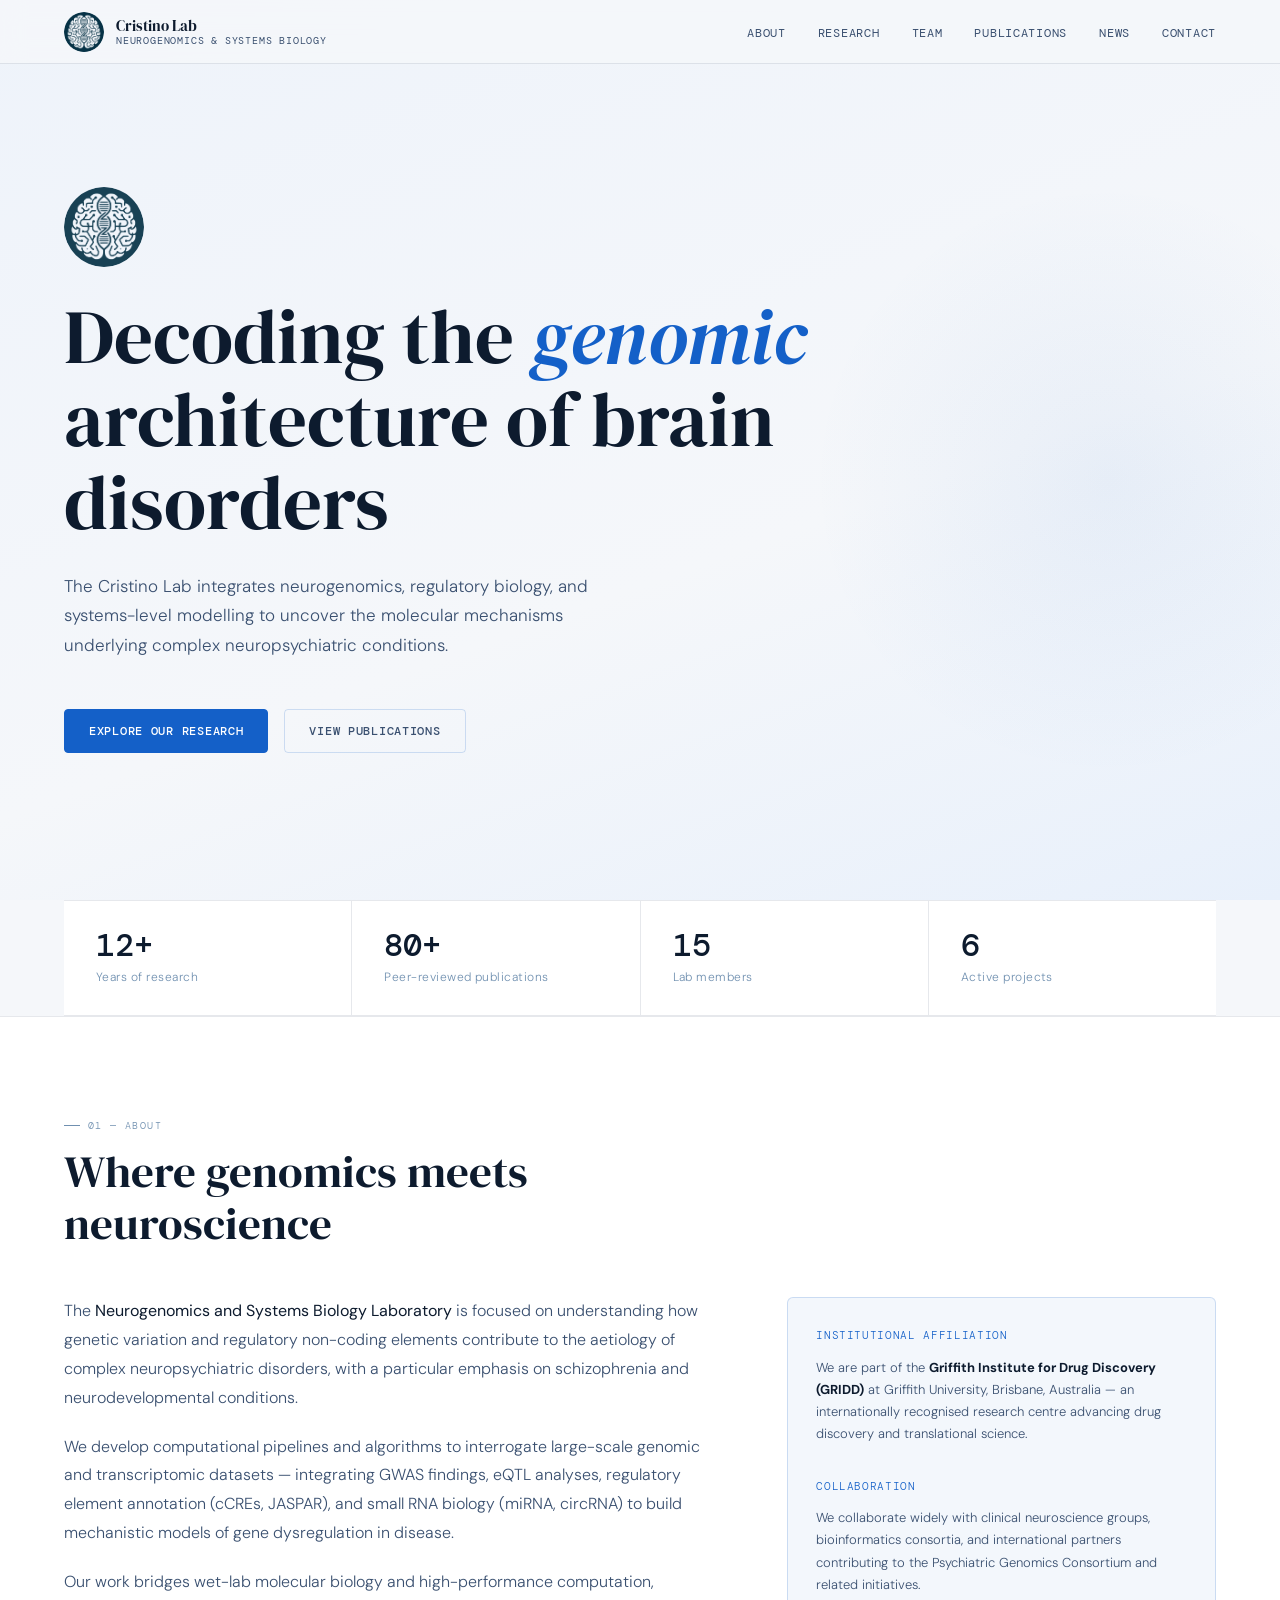
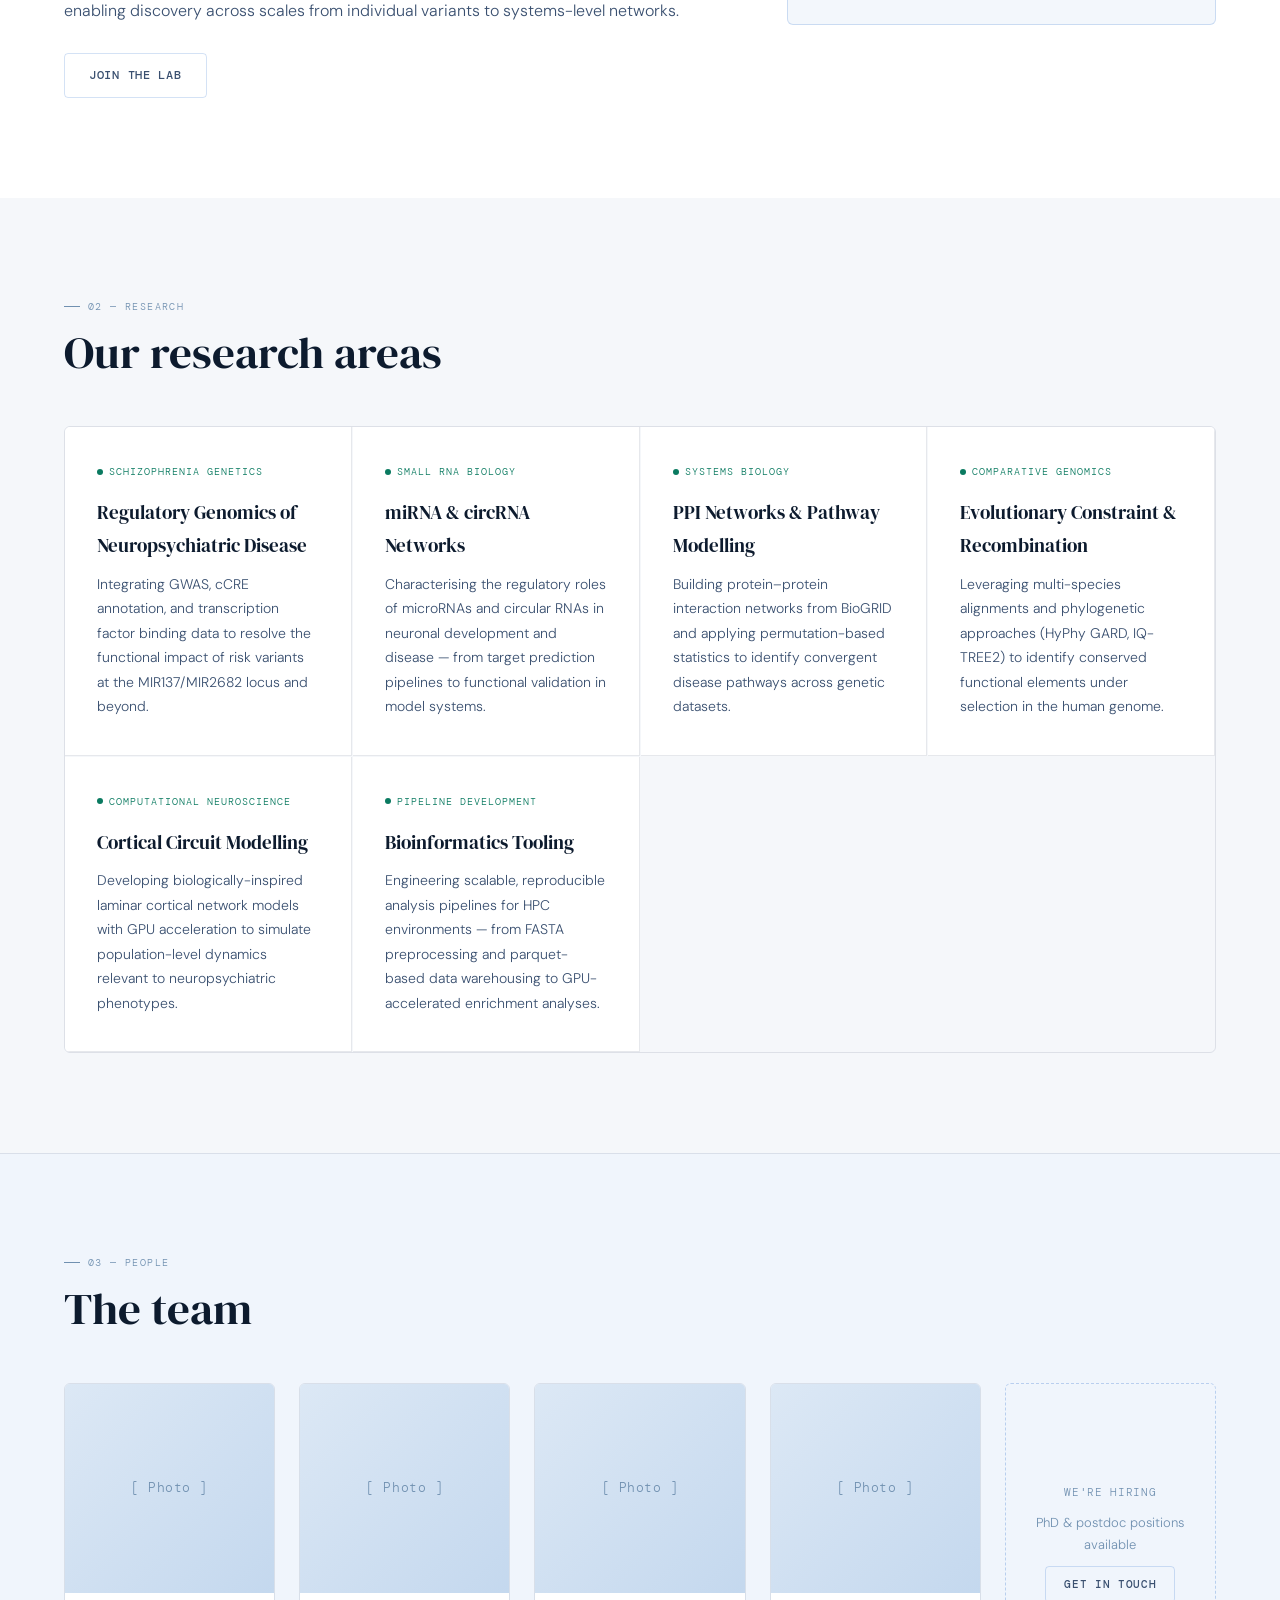
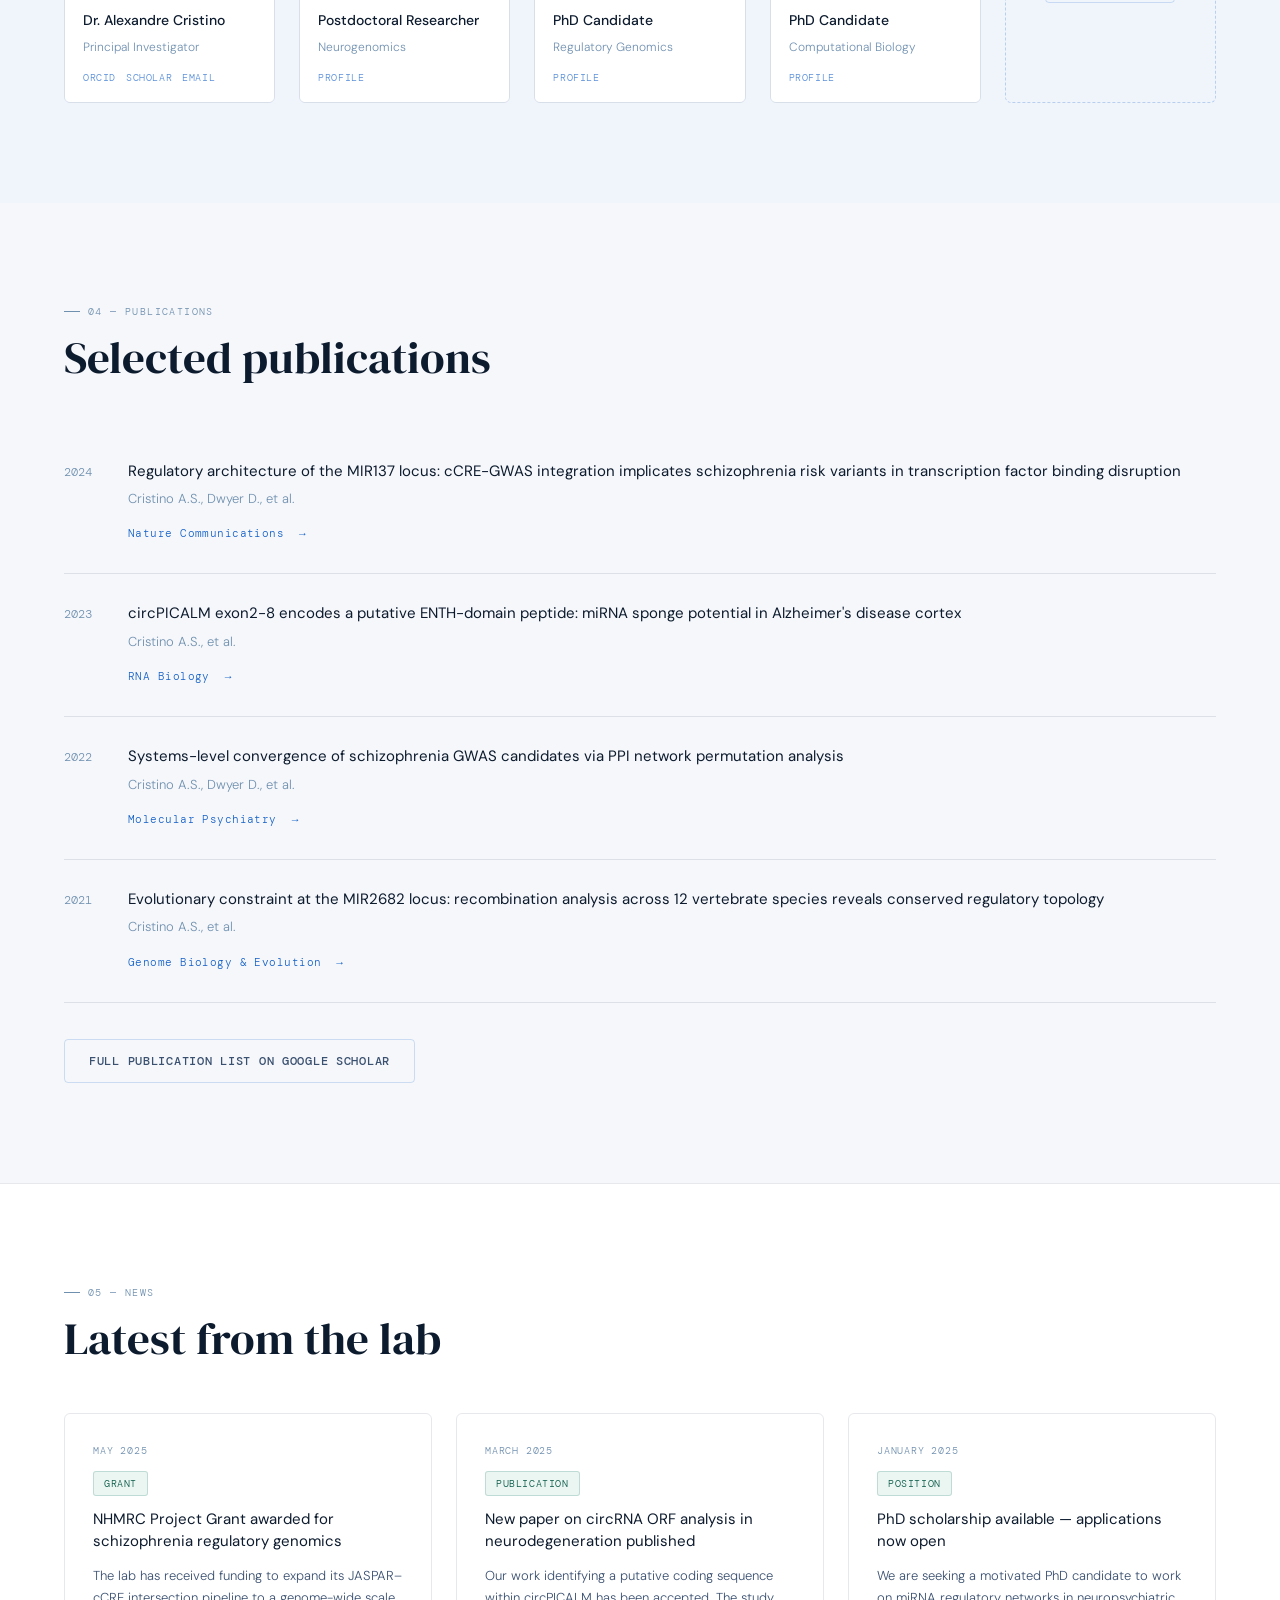
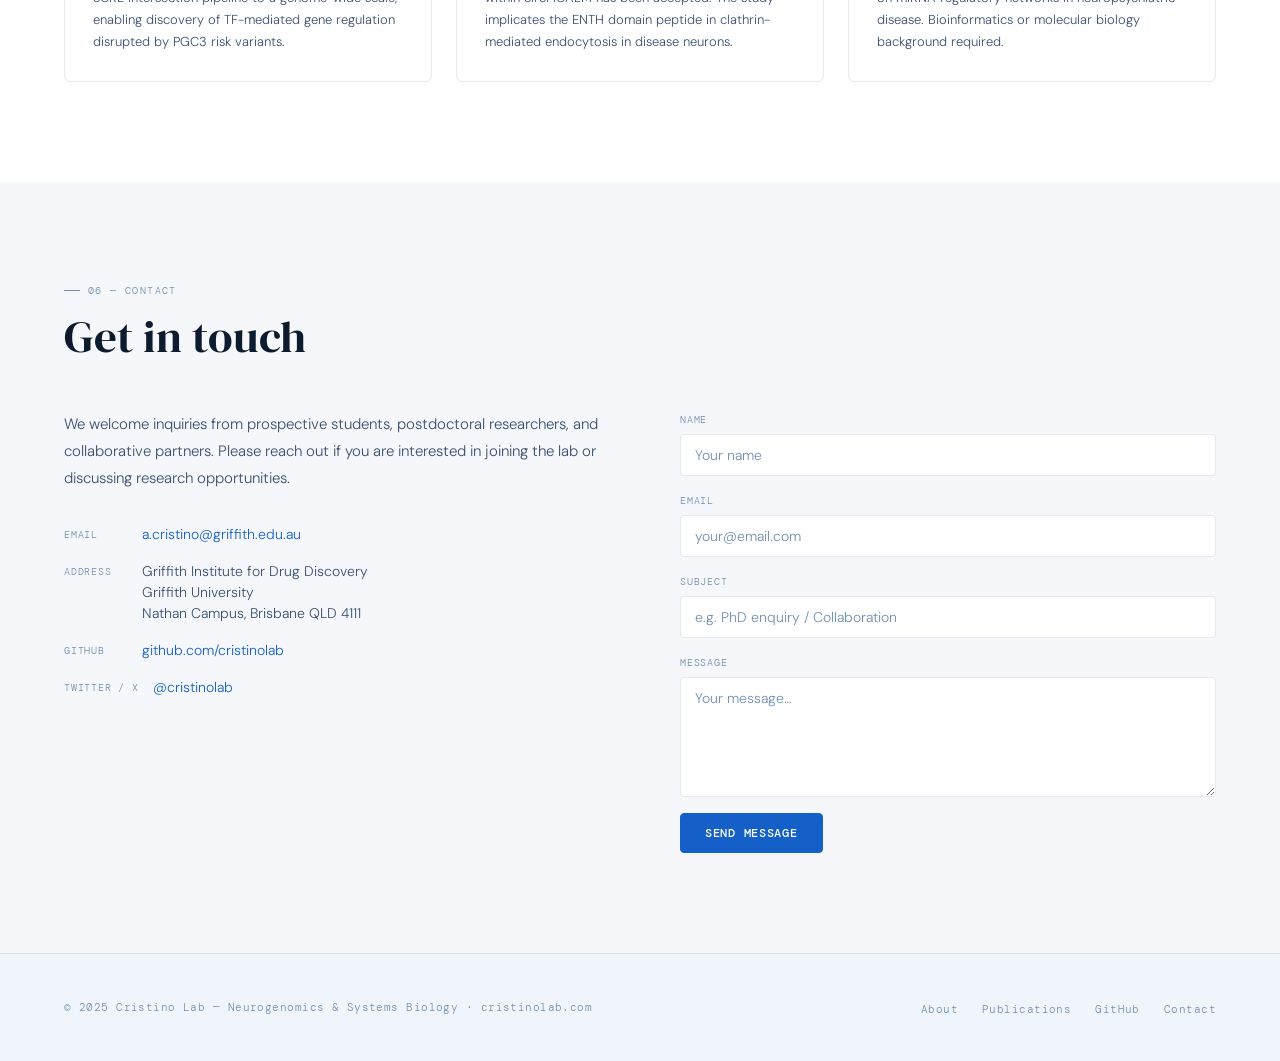
==== index.html @ b7985abc "Initial commit - Cristino Lab homepage" ====
<!DOCTYPE html>
<html lang="en">
<head>
<meta charset="UTF-8">
<meta name="viewport" content="width=device-width, initial-scale=1.0">
<title>Cristino Lab — Neurogenomics & Systems Biology</title>
<link rel="preconnect" href="https://fonts.googleapis.com">
<link rel="preconnect" href="https://fonts.gstatic.com" crossorigin>
<link href="https://fonts.googleapis.com/css2?family=DM+Serif+Display:ital@0;1&family=DM+Mono:wght@400;500&family=DM+Sans:ital,opsz,wght@0,9..40,300;0,9..40,400;0,9..40,500;1,9..40,300&display=swap" rel="stylesheet">
<style>
  :root {
    --navy: #f5f7fa;
    --navy-mid: #eaf0f8;
    --navy-light: #d6e4f5;
    --accent: #1460c8;
    --accent-dim: #0d4a9e;
    --teal: #0a7a60;
    --teal-dim: #085a46;
    --text: #0d1b2e;
    --text-secondary: #3a5070;
    --text-muted: #7090b0;
    --border: rgba(20, 96, 200, 0.18);
    --border-subtle: rgba(10, 30, 70, 0.1);
    --surface: rgba(20, 96, 200, 0.03);
    --surface-hover: rgba(20, 96, 200, 0.06);
    --mono: 'DM Mono', monospace;
    --sans: 'DM Sans', sans-serif;
    --serif: 'DM Serif Display', serif;
  }

  * { margin: 0; padding: 0; box-sizing: border-box; }

  html { scroll-behavior: smooth; }

  body {
    background: var(--navy);
    color: var(--text);
    font-family: var(--sans);
    font-size: 16px;
    line-height: 1.7;
    font-weight: 300;
    overflow-x: hidden;
  }

  /* ── GRID LINES BACKGROUND ── */
  body::before {
    content: '';
    position: fixed;
    inset: 0;
    background-image:
      linear-gradient(rgba(20,96,200,0.05) 1px, transparent 1px),
      linear-gradient(90deg, rgba(20,96,200,0.05) 1px, transparent 1px);
    background-size: 60px 60px;
    pointer-events: none;
    z-index: 0;
  }

  /* ── NAV ── */
  nav {
    position: fixed;
    top: 0; left: 0; right: 0;
    z-index: 100;
    display: flex;
    align-items: center;
    justify-content: space-between;
    padding: 0 5%;
    height: 64px;
    background: rgba(245,247,250,0.92);
    backdrop-filter: blur(12px);
    border-bottom: 1px solid var(--border-subtle);
  }

  .nav-logo {
    display: flex;
    align-items: center;
    gap: 12px;
    text-decoration: none;
  }


  .nav-wordmark {
    font-family: var(--serif);
    font-size: 15px;
    color: var(--text);
    line-height: 1.2;
  }

  .nav-wordmark span {
    display: block;
    font-family: var(--mono);
    font-size: 10px;
    color: var(--text-secondary);
    font-style: normal;
    font-weight: 400;
    letter-spacing: 0.08em;
    text-transform: uppercase;
  }

  .nav-links {
    display: flex;
    gap: 32px;
    list-style: none;
  }

  .nav-links a {
    font-family: var(--mono);
    font-size: 12px;
    font-weight: 400;
    letter-spacing: 0.06em;
    text-transform: uppercase;
    color: var(--text-secondary);
    text-decoration: none;
    transition: color 0.2s;
  }

  .nav-links a:hover { color: var(--accent); }

  /* ── HERO ── */
  #hero {
    position: relative;
    min-height: 100vh;
    background: linear-gradient(160deg, #eef3fa 0%, #f5f7fa 60%, #e8f0fb 100%);
    display: flex;
    flex-direction: column;
    justify-content: center;
    padding: 120px 5% 80px;
    z-index: 1;
    overflow: hidden;
  }

  .hero-tag {
    font-family: var(--mono);
    font-size: 11px;
    letter-spacing: 0.14em;
    text-transform: uppercase;
    color: var(--teal);
    margin-bottom: 24px;
    display: flex;
    align-items: center;
    gap: 10px;
  }

  .hero-tag::before {
    content: '';
    display: inline-block;
    width: 28px;
    height: 1px;
    background: var(--teal);
  }

  h1 {
    font-family: var(--serif);
    font-size: clamp(2.8rem, 6vw, 5.2rem);
    line-height: 1.08;
    font-weight: 400;
    max-width: 820px;
    color: var(--text);
    margin-bottom: 28px;
  }

  h1 em {
    font-style: italic;
    color: var(--accent);
  }

  .hero-sub {
    font-size: 17px;
    color: var(--text-secondary);
    max-width: 560px;
    font-weight: 300;
    line-height: 1.75;
    margin-bottom: 48px;
  }

  .hero-cta {
    display: flex;
    gap: 16px;
    flex-wrap: wrap;
  }

  .btn {
    display: inline-flex;
    align-items: center;
    gap: 8px;
    padding: 11px 24px;
    font-family: var(--mono);
    font-size: 12px;
    font-weight: 500;
    letter-spacing: 0.06em;
    text-transform: uppercase;
    text-decoration: none;
    border-radius: 4px;
    transition: all 0.2s;
    cursor: pointer;
  }

  .btn-primary {
    background: var(--accent);
    color: #fff;
    border: 1px solid var(--accent);
  }

  .btn-primary:hover { background: var(--accent-dim); border-color: var(--accent-dim); }

  .btn-ghost {
    background: transparent;
    color: var(--text-secondary);
    border: 1px solid var(--border);
  }

  .btn-ghost:hover { border-color: var(--accent); color: var(--accent); }

  /* Radial glow behind hero text */
  .hero-glow {
    position: absolute;
    top: 20%;
    right: -10%;
    width: 600px;
    height: 600px;
    background: radial-gradient(circle, rgba(20,96,200,0.06) 0%, transparent 70%);
    pointer-events: none;
  }

  /* ── STATS BAR ── */
  .stats-bar {
    background: #ffffff;
    position: relative;
    z-index: 1;
    display: flex;
    gap: 0;
    border-top: 1px solid var(--border-subtle);
    border-bottom: 1px solid var(--border-subtle);
    margin: 0 5%;
  }

  .stat-item {
    flex: 1;
    padding: 28px 32px;
    border-right: 1px solid var(--border-subtle);
  }

  .stat-item:last-child { border-right: none; }

  .stat-number {
    font-family: var(--mono);
    font-size: 2rem;
    font-weight: 500;
    color: var(--text);
    line-height: 1;
    margin-bottom: 6px;
  }

  .stat-label {
    font-size: 12px;
    font-weight: 300;
    color: var(--text-muted);
    letter-spacing: 0.04em;
  }

  /* ── SECTIONS ── */
  section {
    position: relative;
    z-index: 1;
    padding: 100px 5%;
  }

  .section-tag {
    font-family: var(--mono);
    font-size: 10px;
    letter-spacing: 0.14em;
    text-transform: uppercase;
    color: var(--text-muted);
    margin-bottom: 12px;
    display: flex;
    align-items: center;
    gap: 8px;
  }

  .section-tag::before {
    content: '';
    display: inline-block;
    width: 16px;
    height: 1px;
    background: var(--text-muted);
  }

  h2 {
    font-family: var(--serif);
    font-size: clamp(1.9rem, 3.5vw, 2.8rem);
    font-weight: 400;
    line-height: 1.15;
    margin-bottom: 48px;
    max-width: 600px;
  }

  h3 {
    font-family: var(--serif);
    font-size: 1.2rem;
    font-weight: 400;
    margin-bottom: 10px;
    color: var(--text);
  }

  /* ── ABOUT ── */
  #about {
    background: #ffffff;
    background: #ffffff;
    border-top: 1px solid var(--border-subtle);
  }

  .about-grid {
    display: grid;
    grid-template-columns: 3fr 2fr;
    gap: 80px;
    align-items: start;
  }

  .about-body p {
    color: var(--text-secondary);
    font-weight: 300;
    margin-bottom: 20px;
    font-size: 16px;
    line-height: 1.8;
  }

  .about-body p strong {
    color: var(--text);
    font-weight: 400;
  }

  .institute-card {
    border: 1px solid var(--border);
    border-radius: 6px;
    padding: 28px;
    background: rgba(20,96,200,0.05);
  }

  .institute-card p {
    font-size: 13px;
    color: var(--text-secondary);
    line-height: 1.7;
  }

  .institute-card .inst-name {
    font-family: var(--mono);
    font-size: 11px;
    color: var(--accent);
    letter-spacing: 0.06em;
    text-transform: uppercase;
    margin-bottom: 12px;
  }

  /* ── RESEARCH ── */
  .research-grid {
    display: grid;
    grid-template-columns: repeat(auto-fit, minmax(280px, 1fr));
    gap: 1px;
    border: 1px solid var(--border-subtle);
    border-radius: 6px;
    overflow: hidden;
  }

  .research-card {
    padding: 36px 32px;
    background: #ffffff;
    border-right: 1px solid var(--border-subtle);
    border-bottom: 1px solid var(--border-subtle);
    transition: background 0.25s;
  }

  .research-card:hover { background: var(--surface-hover); }

  .research-icon {
    font-family: var(--mono);
    font-size: 10px;
    letter-spacing: 0.1em;
    text-transform: uppercase;
    color: var(--teal);
    margin-bottom: 16px;
    display: flex;
    align-items: center;
    gap: 6px;
  }

  .research-icon::before {
    content: '';
    display: inline-block;
    width: 6px;
    height: 6px;
    background: var(--teal);
    border-radius: 50%;
  }

  .research-card p {
    font-size: 14px;
    color: var(--text-secondary);
    font-weight: 300;
    line-height: 1.75;
  }

  /* ── TEAM ── */
  #team { background: #f0f5fc; border-top: 1px solid var(--border-subtle); }

  .team-grid {
    display: grid;
    grid-template-columns: repeat(auto-fill, minmax(200px, 1fr));
    gap: 24px;
  }

  .team-card {
    border: 1px solid var(--border-subtle);
    border-radius: 6px;
    overflow: hidden;
    transition: border-color 0.25s;
  }

  .team-card:hover { border-color: var(--accent); }

  .team-photo {
    width: 100%;
    aspect-ratio: 1;
    background: linear-gradient(135deg, #dce8f5 0%, #c4d8ee 100%);
    display: flex;
    align-items: center;
    justify-content: center;
    font-family: var(--mono);
    font-size: 13px;
    color: var(--text-muted);
    letter-spacing: 0.04em;
    /* Replace background with <img> once photos are available */
  }

  .team-info {
    padding: 16px 18px;
    background: #ffffff;
  }

  .team-info h3 {
    font-family: var(--sans);
    font-size: 14px;
    font-weight: 500;
    margin-bottom: 4px;
    color: var(--text);
  }

  .team-info .role {
    font-size: 12px;
    color: var(--text-muted);
    font-weight: 300;
  }

  .team-info .team-links {
    display: flex;
    gap: 10px;
    margin-top: 12px;
  }

  .team-info .team-links a {
    font-family: var(--mono);
    font-size: 10px;
    letter-spacing: 0.06em;
    text-transform: uppercase;
    color: var(--accent);
    text-decoration: none;
    opacity: 0.7;
    transition: opacity 0.2s;
  }

  .team-info .team-links a:hover { opacity: 1; }

  /* ── PUBLICATIONS ── */
  .pub-list { display: flex; flex-direction: column; gap: 0; }

  .pub-item {
    padding: 28px 0;
    border-bottom: 1px solid var(--border-subtle);
    display: grid;
    grid-template-columns: auto 1fr;
    gap: 24px;
    align-items: start;
  }

  .pub-year {
    font-family: var(--mono);
    font-size: 12px;
    color: var(--text-muted);
    padding-top: 2px;
    min-width: 40px;
  }

  .pub-content h3 {
    font-family: var(--sans);
    font-size: 15px;
    font-weight: 400;
    color: var(--text);
    margin-bottom: 6px;
    line-height: 1.5;
  }

  .pub-content .authors {
    font-size: 13px;
    color: var(--text-muted);
    margin-bottom: 8px;
    font-weight: 300;
  }

  .pub-content .journal {
    font-family: var(--mono);
    font-size: 11px;
    color: var(--accent);
    letter-spacing: 0.04em;
    text-decoration: none;
    display: inline-flex;
    align-items: center;
    gap: 4px;
  }

  .pub-content .journal:hover { color: var(--teal); }

  /* ── NEWS ── */
  #news { background: #ffffff; border-top: 1px solid var(--border-subtle); }

  .news-grid {
    display: grid;
    grid-template-columns: repeat(auto-fill, minmax(300px, 1fr));
    gap: 24px;
  }

  .news-card {
    border: 1px solid var(--border-subtle);
    border-radius: 6px;
    padding: 28px;
    background: transparent;
    transition: border-color 0.25s, background 0.25s;
    display: flex;
    flex-direction: column;
    gap: 12px;
  }

  .news-card:hover { border-color: var(--border); background: var(--surface-hover); }

  .news-date {
    font-family: var(--mono);
    font-size: 10px;
    color: var(--text-muted);
    letter-spacing: 0.08em;
    text-transform: uppercase;
  }

  .news-card h3 {
    font-family: var(--sans);
    font-size: 15px;
    font-weight: 400;
    line-height: 1.5;
    color: var(--text);
    margin-bottom: 0;
  }

  .news-card p {
    font-size: 13px;
    color: var(--text-secondary);
    font-weight: 300;
    line-height: 1.7;
    flex-grow: 1;
  }

  .news-tag {
    display: inline-block;
    font-family: var(--mono);
    font-size: 10px;
    letter-spacing: 0.06em;
    text-transform: uppercase;
    padding: 3px 10px;
    border-radius: 3px;
    background: rgba(10,122,96,0.08);
    color: var(--teal-dim);
    border: 1px solid rgba(10,122,96,0.2);
    width: fit-content;
  }

  /* ── CONTACT ── */
  .contact-grid {
    display: grid;
    grid-template-columns: 1fr 1fr;
    gap: 80px;
    align-items: start;
  }

  .contact-info p {
    color: var(--text-secondary);
    font-weight: 300;
    font-size: 15px;
    line-height: 1.8;
    margin-bottom: 32px;
  }

  .contact-details {
    display: flex;
    flex-direction: column;
    gap: 16px;
  }

  .contact-item {
    display: flex;
    align-items: flex-start;
    gap: 14px;
    font-size: 14px;
  }

  .contact-item-label {
    font-family: var(--mono);
    font-size: 10px;
    letter-spacing: 0.08em;
    text-transform: uppercase;
    color: var(--text-muted);
    min-width: 64px;
    padding-top: 2px;
  }

  .contact-item-value {
    color: var(--text-secondary);
    font-weight: 300;
    line-height: 1.5;
  }

  .contact-item-value a {
    color: var(--accent);
    text-decoration: none;
  }

  .contact-item-value a:hover { text-decoration: underline; }

  .contact-form { display: flex; flex-direction: column; gap: 16px; }

  .form-group { display: flex; flex-direction: column; gap: 6px; }

  .form-label {
    font-family: var(--mono);
    font-size: 10px;
    letter-spacing: 0.08em;
    text-transform: uppercase;
    color: var(--text-muted);
  }

  .form-input, .form-textarea {
    background: #ffffff;
    border: 1px solid var(--border-subtle);
    border-radius: 4px;
    padding: 11px 14px;
    font-family: var(--sans);
    font-size: 14px;
    font-weight: 300;
    color: var(--text);
    outline: none;
    transition: border-color 0.2s;
    resize: vertical;
  }

  .form-input::placeholder, .form-textarea::placeholder { color: var(--text-muted); }
  .form-input:focus, .form-textarea:focus { border-color: var(--accent); }

  .form-textarea { min-height: 120px; }

  /* ── FOOTER ── */
  footer {
    background: #f0f5fc;
    position: relative;
    z-index: 1;
    border-top: 1px solid var(--border-subtle);
    padding: 40px 5%;
    display: flex;
    align-items: center;
    justify-content: space-between;
    flex-wrap: wrap;
    gap: 16px;
  }

  .footer-copy {
    font-family: var(--mono);
    font-size: 11px;
    color: var(--text-muted);
    letter-spacing: 0.04em;
  }

  .footer-links {
    display: flex;
    gap: 24px;
    list-style: none;
  }

  .footer-links a {
    font-family: var(--mono);
    font-size: 11px;
    color: var(--text-muted);
    text-decoration: none;
    letter-spacing: 0.04em;
    transition: color 0.2s;
  }

  .footer-links a:hover { color: var(--accent); }

  /* ── RESPONSIVE ── */
  @media (max-width: 900px) {
    .about-grid, .contact-grid { grid-template-columns: 1fr; gap: 40px; }
    .stats-bar {
    background: #ffffff; flex-wrap: wrap; margin: 0; }
    .stat-item { border-right: none; border-bottom: 1px solid var(--border-subtle); min-width: 50%; }
    .nav-links { display: none; }
  }

  @media (max-width: 600px) {
    h1 { font-size: 2.2rem; }
    section { padding: 70px 6%; }
  }
</style>
</head>
<body>

<!-- NAV -->
<nav>
  <a href="#hero" class="nav-logo">
    <img src="assets/img/neurogenomics_sysbio_logo2.png" height="40" width="40" alt="Cristino Lab logo" style="border-radius: 50%;">
    <div class="nav-wordmark">
      Cristino Lab
      <span>Neurogenomics &amp; Systems Biology</span>
    </div>
  </a>
  <ul class="nav-links">
    <li><a href="#about">About</a></li>
    <li><a href="#research">Research</a></li>
    <li><a href="#team">Team</a></li>
    <li><a href="#publications">Publications</a></li>
    <li><a href="#news">News</a></li>
    <li><a href="#contact">Contact</a></li>
  </ul>
</nav>

<!-- HERO -->
<section id="hero">
  <div class="hero-glow"></div>
  <img src="assets/img/neurogenomics_sysbio_logo2.png" alt="Cristino Lab" style="width: 80px; height: 80px; border-radius: 50%; margin-bottom: 28px; opacity: 0.92;">
  <h1>Decoding the <em>genomic</em> architecture of brain disorders</h1>
  <p class="hero-sub">
    The Cristino Lab integrates neurogenomics, regulatory biology, and systems-level modelling to uncover the molecular mechanisms underlying complex neuropsychiatric conditions.
  </p>
  <div class="hero-cta">
    <a href="#research" class="btn btn-primary">Explore Our Research</a>
    <a href="#publications" class="btn btn-ghost">View Publications</a>
  </div>
</section>

<!-- STATS BAR -->
<div class="stats-bar">
  <div class="stat-item">
    <div class="stat-number">12+</div>
    <div class="stat-label">Years of research</div>
  </div>
  <div class="stat-item">
    <div class="stat-number">80+</div>
    <div class="stat-label">Peer-reviewed publications</div>
  </div>
  <div class="stat-item">
    <div class="stat-number">15</div>
    <div class="stat-label">Lab members</div>
  </div>
  <div class="stat-item">
    <div class="stat-number">6</div>
    <div class="stat-label">Active projects</div>
  </div>
</div>

<!-- ABOUT -->
<section id="about">
  <div class="section-tag">01 — About</div>
  <h2>Where genomics meets neuroscience</h2>
  <div class="about-grid">
    <div class="about-body">
      <p>
        The <strong>Neurogenomics and Systems Biology Laboratory</strong> is focused on understanding how genetic variation and regulatory non-coding elements contribute to the aetiology of complex neuropsychiatric disorders, with a particular emphasis on schizophrenia and neurodevelopmental conditions.
      </p>
      <p>
        We develop computational pipelines and algorithms to interrogate large-scale genomic and transcriptomic datasets — integrating GWAS findings, eQTL analyses, regulatory element annotation (cCREs, JASPAR), and small RNA biology (miRNA, circRNA) to build mechanistic models of gene dysregulation in disease.
      </p>
      <p>
        Our work bridges wet-lab molecular biology and high-performance computation, enabling discovery across scales from individual variants to systems-level networks.
      </p>
      <a href="#contact" class="btn btn-ghost" style="margin-top: 8px; width: fit-content;">Join the Lab</a>
    </div>
    <div>
      <div class="institute-card">
        <div class="inst-name">Institutional Affiliation</div>
        <p>
          We are part of the <strong style="color: var(--text);">Griffith Institute for Drug Discovery (GRIDD)</strong> at Griffith University, Brisbane, Australia — an internationally recognised research centre advancing drug discovery and translational science.
        </p>
        <br>
        <div class="inst-name" style="margin-top: 4px;">Collaboration</div>
        <p>
          We collaborate widely with clinical neuroscience groups, bioinformatics consortia, and international partners contributing to the Psychiatric Genomics Consortium and related initiatives.
        </p>
      </div>
    </div>
  </div>
</section>

<!-- RESEARCH -->
<section id="research">
  <div class="section-tag">02 — Research</div>
  <h2>Our research areas</h2>
  <div class="research-grid">
    <div class="research-card">
      <div class="research-icon">Schizophrenia Genetics</div>
      <h3>Regulatory Genomics of Neuropsychiatric Disease</h3>
      <p>Integrating GWAS, cCRE annotation, and transcription factor binding data to resolve the functional impact of risk variants at the MIR137/MIR2682 locus and beyond.</p>
    </div>
    <div class="research-card">
      <div class="research-icon">Small RNA Biology</div>
      <h3>miRNA &amp; circRNA Networks</h3>
      <p>Characterising the regulatory roles of microRNAs and circular RNAs in neuronal development and disease — from target prediction pipelines to functional validation in model systems.</p>
    </div>
    <div class="research-card">
      <div class="research-icon">Systems Biology</div>
      <h3>PPI Networks &amp; Pathway Modelling</h3>
      <p>Building protein–protein interaction networks from BioGRID and applying permutation-based statistics to identify convergent disease pathways across genetic datasets.</p>
    </div>
    <div class="research-card">
      <div class="research-icon">Comparative Genomics</div>
      <h3>Evolutionary Constraint &amp; Recombination</h3>
      <p>Leveraging multi-species alignments and phylogenetic approaches (HyPhy GARD, IQ-TREE2) to identify conserved functional elements under selection in the human genome.</p>
    </div>
    <div class="research-card">
      <div class="research-icon">Computational Neuroscience</div>
      <h3>Cortical Circuit Modelling</h3>
      <p>Developing biologically-inspired laminar cortical network models with GPU acceleration to simulate population-level dynamics relevant to neuropsychiatric phenotypes.</p>
    </div>
    <div class="research-card">
      <div class="research-icon">Pipeline Development</div>
      <h3>Bioinformatics Tooling</h3>
      <p>Engineering scalable, reproducible analysis pipelines for HPC environments — from FASTA preprocessing and parquet-based data warehousing to GPU-accelerated enrichment analyses.</p>
    </div>
  </div>
</section>

<!-- TEAM -->
<section id="team">
  <div class="section-tag">03 — People</div>
  <h2>The team</h2>
  <div class="team-grid">

    <div class="team-card">
      <div class="team-photo">[ Photo ]</div>
      <div class="team-info">
        <h3>Dr. Alexandre Cristino</h3>
        <div class="role">Principal Investigator</div>
        <div class="team-links">
          <a href="#">ORCID</a>
          <a href="#">Scholar</a>
          <a href="#">Email</a>
        </div>
      </div>
    </div>

    <div class="team-card">
      <div class="team-photo">[ Photo ]</div>
      <div class="team-info">
        <h3>Postdoctoral Researcher</h3>
        <div class="role">Neurogenomics</div>
        <div class="team-links">
          <a href="#">Profile</a>
        </div>
      </div>
    </div>

    <div class="team-card">
      <div class="team-photo">[ Photo ]</div>
      <div class="team-info">
        <h3>PhD Candidate</h3>
        <div class="role">Regulatory Genomics</div>
        <div class="team-links">
          <a href="#">Profile</a>
        </div>
      </div>
    </div>

    <div class="team-card">
      <div class="team-photo">[ Photo ]</div>
      <div class="team-info">
        <h3>PhD Candidate</h3>
        <div class="role">Computational Biology</div>
        <div class="team-links">
          <a href="#">Profile</a>
        </div>
      </div>
    </div>

    <!-- Add/remove team cards as needed -->
    <div class="team-card" style="border-style: dashed; border-color: rgba(20,96,200,0.25); display: flex; flex-direction: column; align-items: center; justify-content: center; min-height: 240px; gap: 10px; text-align: center; padding: 24px;">
      <div style="font-family: var(--mono); font-size: 11px; color: var(--text-muted); letter-spacing: 0.06em; text-transform: uppercase;">We're hiring</div>
      <p style="font-size: 13px; color: var(--text-muted); font-weight: 300;">PhD &amp; postdoc positions available</p>
      <a href="#contact" class="btn btn-ghost" style="font-size: 11px; padding: 8px 18px;">Get in touch</a>
    </div>

  </div>
</section>

<!-- PUBLICATIONS -->
<section id="publications">
  <div class="section-tag">04 — Publications</div>
  <h2>Selected publications</h2>
  <div class="pub-list">

    <div class="pub-item">
      <div class="pub-year">2024</div>
      <div class="pub-content">
        <h3>Regulatory architecture of the MIR137 locus: cCRE-GWAS integration implicates schizophrenia risk variants in transcription factor binding disruption</h3>
        <div class="authors">Cristino A.S., Dwyer D., et al.</div>
        <a href="#" class="journal">Nature Communications &nbsp;→</a>
      </div>
    </div>

    <div class="pub-item">
      <div class="pub-year">2023</div>
      <div class="pub-content">
        <h3>circPICALM exon2-8 encodes a putative ENTH-domain peptide: miRNA sponge potential in Alzheimer's disease cortex</h3>
        <div class="authors">Cristino A.S., et al.</div>
        <a href="#" class="journal">RNA Biology &nbsp;→</a>
      </div>
    </div>

    <div class="pub-item">
      <div class="pub-year">2022</div>
      <div class="pub-content">
        <h3>Systems-level convergence of schizophrenia GWAS candidates via PPI network permutation analysis</h3>
        <div class="authors">Cristino A.S., Dwyer D., et al.</div>
        <a href="#" class="journal">Molecular Psychiatry &nbsp;→</a>
      </div>
    </div>

    <div class="pub-item">
      <div class="pub-year">2021</div>
      <div class="pub-content">
        <h3>Evolutionary constraint at the MIR2682 locus: recombination analysis across 12 vertebrate species reveals conserved regulatory topology</h3>
        <div class="authors">Cristino A.S., et al.</div>
        <a href="#" class="journal">Genome Biology &amp; Evolution &nbsp;→</a>
      </div>
    </div>

  </div>
  <div style="margin-top: 36px;">
    <a href="https://scholar.google.com" target="_blank" class="btn btn-ghost">Full publication list on Google Scholar</a>
  </div>
</section>

<!-- NEWS -->
<section id="news">
  <div class="section-tag">05 — News</div>
  <h2>Latest from the lab</h2>
  <div class="news-grid">

    <div class="news-card">
      <div class="news-date">May 2025</div>
      <div class="news-tag">Grant</div>
      <h3>NHMRC Project Grant awarded for schizophrenia regulatory genomics</h3>
      <p>The lab has received funding to expand its JASPAR–cCRE intersection pipeline to a genome-wide scale, enabling discovery of TF-mediated gene regulation disrupted by PGC3 risk variants.</p>
    </div>

    <div class="news-card">
      <div class="news-date">March 2025</div>
      <div class="news-tag">Publication</div>
      <h3>New paper on circRNA ORF analysis in neurodegeneration published</h3>
      <p>Our work identifying a putative coding sequence within circPICALM has been accepted. The study implicates the ENTH domain peptide in clathrin-mediated endocytosis in disease neurons.</p>
    </div>

    <div class="news-card">
      <div class="news-date">January 2025</div>
      <div class="news-tag">Position</div>
      <h3>PhD scholarship available — applications now open</h3>
      <p>We are seeking a motivated PhD candidate to work on miRNA regulatory networks in neuropsychiatric disease. Bioinformatics or molecular biology background required.</p>
    </div>

  </div>
</section>

<!-- CONTACT -->
<section id="contact">
  <div class="section-tag">06 — Contact</div>
  <h2>Get in touch</h2>
  <div class="contact-grid">
    <div class="contact-info">
      <p>We welcome inquiries from prospective students, postdoctoral researchers, and collaborative partners. Please reach out if you are interested in joining the lab or discussing research opportunities.</p>
      <div class="contact-details">
        <div class="contact-item">
          <div class="contact-item-label">Email</div>
          <div class="contact-item-value"><a href="mailto:a.cristino@griffith.edu.au">a.cristino@griffith.edu.au</a></div>
        </div>
        <div class="contact-item">
          <div class="contact-item-label">Address</div>
          <div class="contact-item-value">Griffith Institute for Drug Discovery<br>Griffith University<br>Nathan Campus, Brisbane QLD 4111</div>
        </div>
        <div class="contact-item">
          <div class="contact-item-label">GitHub</div>
          <div class="contact-item-value"><a href="https://github.com/cristinolab" target="_blank">github.com/cristinolab</a></div>
        </div>
        <div class="contact-item">
          <div class="contact-item-label">Twitter / X</div>
          <div class="contact-item-value"><a href="https://twitter.com/cristinolab" target="_blank">@cristinolab</a></div>
        </div>
      </div>
    </div>
    <div class="contact-form">
      <div class="form-group">
        <label class="form-label">Name</label>
        <input class="form-input" type="text" placeholder="Your name">
      </div>
      <div class="form-group">
        <label class="form-label">Email</label>
        <input class="form-input" type="email" placeholder="your@email.com">
      </div>
      <div class="form-group">
        <label class="form-label">Subject</label>
        <input class="form-input" type="text" placeholder="e.g. PhD enquiry / Collaboration">
      </div>
      <div class="form-group">
        <label class="form-label">Message</label>
        <textarea class="form-textarea" placeholder="Your message…"></textarea>
      </div>
      <button class="btn btn-primary" style="width: fit-content;">Send Message</button>
    </div>
  </div>
</section>

<!-- FOOTER -->
<footer>
  <div class="footer-copy">© 2025 Cristino Lab — Neurogenomics &amp; Systems Biology · cristinolab.com</div>
  <ul class="footer-links">
    <li><a href="#about">About</a></li>
    <li><a href="#publications">Publications</a></li>
    <li><a href="https://github.com/cristinolab" target="_blank">GitHub</a></li>
    <li><a href="#contact">Contact</a></li>
  </ul>
</footer>

</body>
</html>
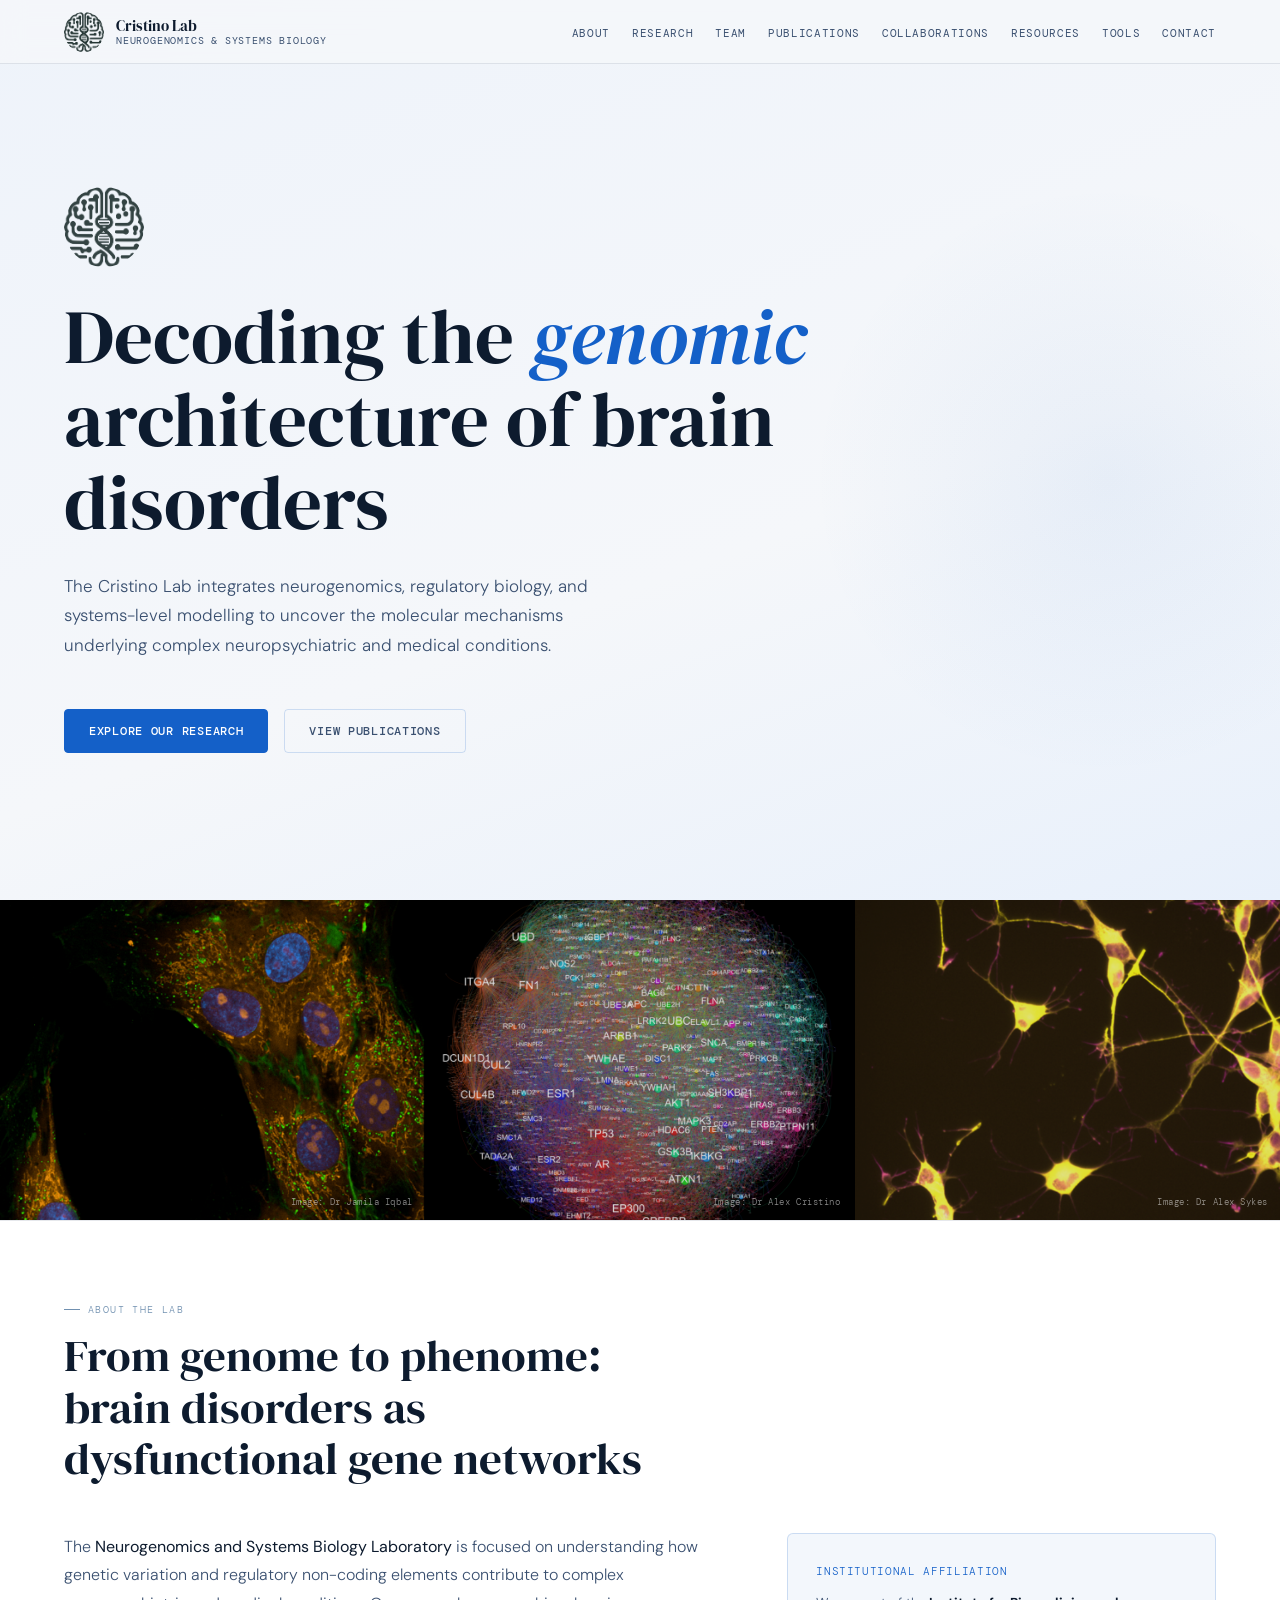
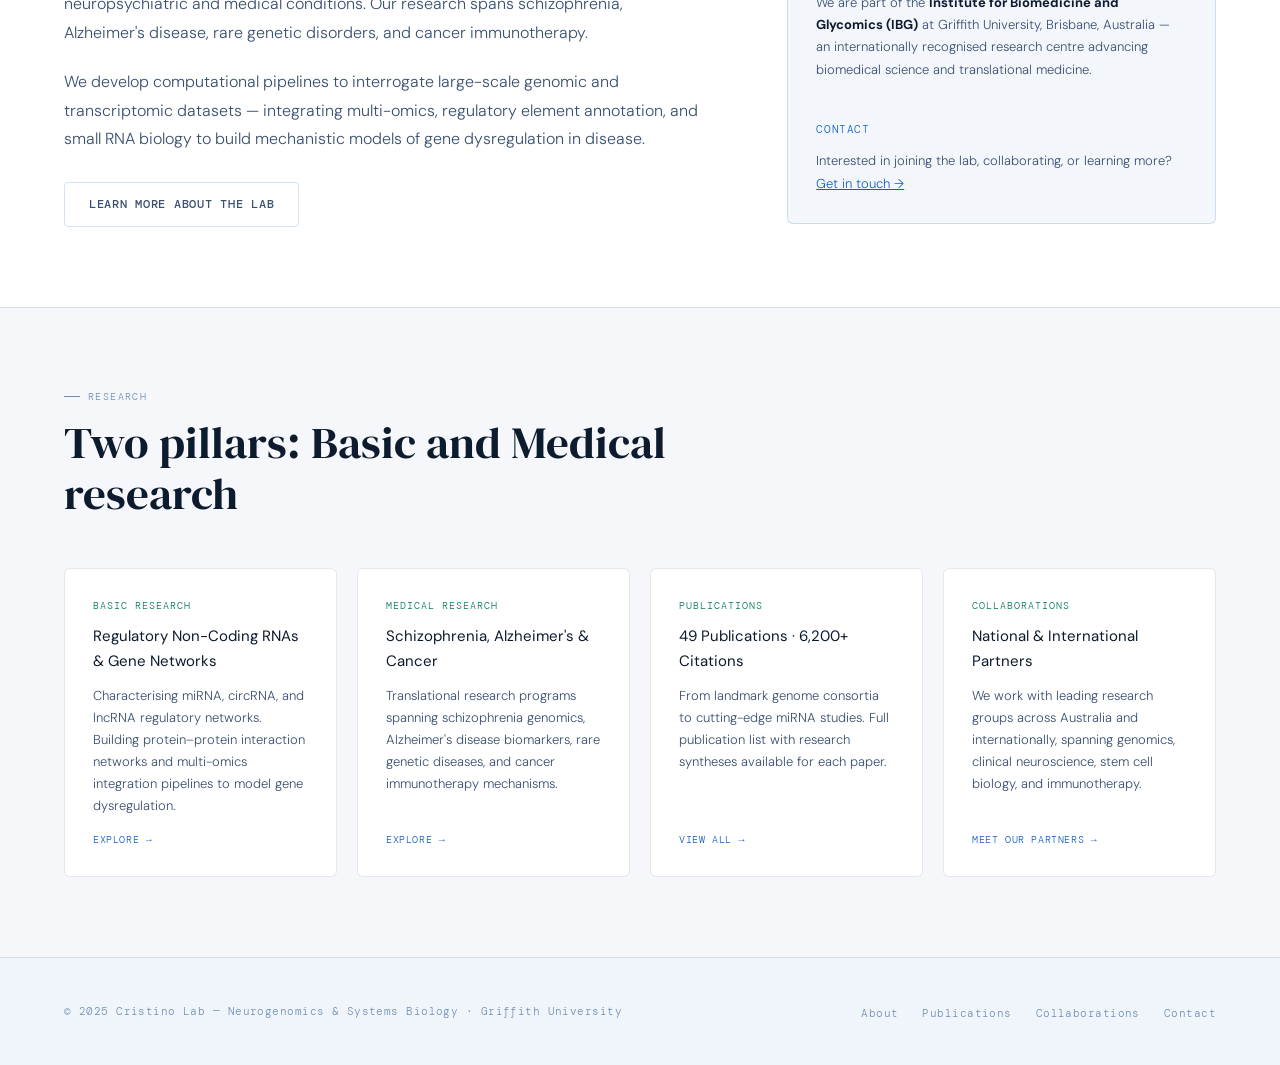
==== commit 707d510c: "Restructure site into multi-page layout with full content update - Split single index.html into sepa" ====
--- a/index.html
+++ b/index.html
@@ -3,1039 +3,134 @@
 <head>
 <meta charset="UTF-8">
 <meta name="viewport" content="width=device-width, initial-scale=1.0">
-<title>Cristino Lab — Neurogenomics & Systems Biology</title>
+<title>Cristino Lab — Neurogenomics &amp; Systems Biology</title>
 <link rel="preconnect" href="https://fonts.googleapis.com">
 <link rel="preconnect" href="https://fonts.gstatic.com" crossorigin>
-<link href="https://fonts.googleapis.com/css2?family=DM+Serif+Display:ital@0;1&family=DM+Mono:wght@400;500&family=DM+Sans:ital,opsz,wght@0,9..40,300;0,9..40,400;0,9..40,500;1,9..40,300&display=swap" rel="stylesheet">
-<style>
-  :root {
-    --navy: #f5f7fa;
-    --navy-mid: #eaf0f8;
-    --navy-light: #d6e4f5;
-    --accent: #1460c8;
-    --accent-dim: #0d4a9e;
-    --teal: #0a7a60;
-    --teal-dim: #085a46;
-    --text: #0d1b2e;
-    --text-secondary: #3a5070;
-    --text-muted: #7090b0;
-    --border: rgba(20, 96, 200, 0.18);
-    --border-subtle: rgba(10, 30, 70, 0.1);
-    --surface: rgba(20, 96, 200, 0.03);
-    --surface-hover: rgba(20, 96, 200, 0.06);
-    --mono: 'DM Mono', monospace;
-    --sans: 'DM Sans', sans-serif;
-    --serif: 'DM Serif Display', serif;
-  }
-
-  * { margin: 0; padding: 0; box-sizing: border-box; }
-
-  html { scroll-behavior: smooth; }
-
-  body {
-    background: var(--navy);
-    color: var(--text);
-    font-family: var(--sans);
-    font-size: 16px;
-    line-height: 1.7;
-    font-weight: 300;
-    overflow-x: hidden;
-  }
-
-  /* ── GRID LINES BACKGROUND ── */
-  body::before {
-    content: '';
-    position: fixed;
-    inset: 0;
-    background-image:
-      linear-gradient(rgba(20,96,200,0.05) 1px, transparent 1px),
-      linear-gradient(90deg, rgba(20,96,200,0.05) 1px, transparent 1px);
-    background-size: 60px 60px;
-    pointer-events: none;
-    z-index: 0;
-  }
-
-  /* ── NAV ── */
-  nav {
-    position: fixed;
-    top: 0; left: 0; right: 0;
-    z-index: 100;
-    display: flex;
-    align-items: center;
-    justify-content: space-between;
-    padding: 0 5%;
-    height: 64px;
-    background: rgba(245,247,250,0.92);
-    backdrop-filter: blur(12px);
-    border-bottom: 1px solid var(--border-subtle);
-  }
-
-  .nav-logo {
-    display: flex;
-    align-items: center;
-    gap: 12px;
-    text-decoration: none;
-  }
-
-
-  .nav-wordmark {
-    font-family: var(--serif);
-    font-size: 15px;
-    color: var(--text);
-    line-height: 1.2;
-  }
-
-  .nav-wordmark span {
-    display: block;
-    font-family: var(--mono);
-    font-size: 10px;
-    color: var(--text-secondary);
-    font-style: normal;
-    font-weight: 400;
-    letter-spacing: 0.08em;
-    text-transform: uppercase;
-  }
-
-  .nav-links {
-    display: flex;
-    gap: 32px;
-    list-style: none;
-  }
-
-  .nav-links a {
-    font-family: var(--mono);
-    font-size: 12px;
-    font-weight: 400;
-    letter-spacing: 0.06em;
-    text-transform: uppercase;
-    color: var(--text-secondary);
-    text-decoration: none;
-    transition: color 0.2s;
-  }
-
-  .nav-links a:hover { color: var(--accent); }
-
-  /* ── HERO ── */
-  #hero {
-    position: relative;
-    min-height: 100vh;
-    background: linear-gradient(160deg, #eef3fa 0%, #f5f7fa 60%, #e8f0fb 100%);
-    display: flex;
-    flex-direction: column;
-    justify-content: center;
-    padding: 120px 5% 80px;
-    z-index: 1;
-    overflow: hidden;
-  }
-
-  .hero-tag {
-    font-family: var(--mono);
-    font-size: 11px;
-    letter-spacing: 0.14em;
-    text-transform: uppercase;
-    color: var(--teal);
-    margin-bottom: 24px;
-    display: flex;
-    align-items: center;
-    gap: 10px;
-  }
-
-  .hero-tag::before {
-    content: '';
-    display: inline-block;
-    width: 28px;
-    height: 1px;
-    background: var(--teal);
-  }
-
-  h1 {
-    font-family: var(--serif);
-    font-size: clamp(2.8rem, 6vw, 5.2rem);
-    line-height: 1.08;
-    font-weight: 400;
-    max-width: 820px;
-    color: var(--text);
-    margin-bottom: 28px;
-  }
-
-  h1 em {
-    font-style: italic;
-    color: var(--accent);
-  }
-
-  .hero-sub {
-    font-size: 17px;
-    color: var(--text-secondary);
-    max-width: 560px;
-    font-weight: 300;
-    line-height: 1.75;
-    margin-bottom: 48px;
-  }
-
-  .hero-cta {
-    display: flex;
-    gap: 16px;
-    flex-wrap: wrap;
-  }
-
-  .btn {
-    display: inline-flex;
-    align-items: center;
-    gap: 8px;
-    padding: 11px 24px;
-    font-family: var(--mono);
-    font-size: 12px;
-    font-weight: 500;
-    letter-spacing: 0.06em;
-    text-transform: uppercase;
-    text-decoration: none;
-    border-radius: 4px;
-    transition: all 0.2s;
-    cursor: pointer;
-  }
-
-  .btn-primary {
-    background: var(--accent);
-    color: #fff;
-    border: 1px solid var(--accent);
-  }
-
-  .btn-primary:hover { background: var(--accent-dim); border-color: var(--accent-dim); }
-
-  .btn-ghost {
-    background: transparent;
-    color: var(--text-secondary);
-    border: 1px solid var(--border);
-  }
-
-  .btn-ghost:hover { border-color: var(--accent); color: var(--accent); }
-
-  /* Radial glow behind hero text */
-  .hero-glow {
-    position: absolute;
-    top: 20%;
-    right: -10%;
-    width: 600px;
-    height: 600px;
-    background: radial-gradient(circle, rgba(20,96,200,0.06) 0%, transparent 70%);
-    pointer-events: none;
-  }
-
-  /* ── STATS BAR ── */
-  .stats-bar {
-    background: #ffffff;
-    position: relative;
-    z-index: 1;
-    display: flex;
-    gap: 0;
-    border-top: 1px solid var(--border-subtle);
-    border-bottom: 1px solid var(--border-subtle);
-    margin: 0 5%;
-  }
-
-  .stat-item {
-    flex: 1;
-    padding: 28px 32px;
-    border-right: 1px solid var(--border-subtle);
-  }
-
-  .stat-item:last-child { border-right: none; }
-
-  .stat-number {
-    font-family: var(--mono);
-    font-size: 2rem;
-    font-weight: 500;
-    color: var(--text);
-    line-height: 1;
-    margin-bottom: 6px;
-  }
-
-  .stat-label {
-    font-size: 12px;
-    font-weight: 300;
-    color: var(--text-muted);
-    letter-spacing: 0.04em;
-  }
-
-  /* ── SECTIONS ── */
-  section {
-    position: relative;
-    z-index: 1;
-    padding: 100px 5%;
-  }
-
-  .section-tag {
-    font-family: var(--mono);
-    font-size: 10px;
-    letter-spacing: 0.14em;
-    text-transform: uppercase;
-    color: var(--text-muted);
-    margin-bottom: 12px;
-    display: flex;
-    align-items: center;
-    gap: 8px;
-  }
-
-  .section-tag::before {
-    content: '';
-    display: inline-block;
-    width: 16px;
-    height: 1px;
-    background: var(--text-muted);
-  }
-
-  h2 {
-    font-family: var(--serif);
-    font-size: clamp(1.9rem, 3.5vw, 2.8rem);
-    font-weight: 400;
-    line-height: 1.15;
-    margin-bottom: 48px;
-    max-width: 600px;
-  }
-
-  h3 {
-    font-family: var(--serif);
-    font-size: 1.2rem;
-    font-weight: 400;
-    margin-bottom: 10px;
-    color: var(--text);
-  }
-
-  /* ── ABOUT ── */
-  #about {
-    background: #ffffff;
-    background: #ffffff;
-    border-top: 1px solid var(--border-subtle);
-  }
-
-  .about-grid {
-    display: grid;
-    grid-template-columns: 3fr 2fr;
-    gap: 80px;
-    align-items: start;
-  }
-
-  .about-body p {
-    color: var(--text-secondary);
-    font-weight: 300;
-    margin-bottom: 20px;
-    font-size: 16px;
-    line-height: 1.8;
-  }
-
-  .about-body p strong {
-    color: var(--text);
-    font-weight: 400;
-  }
-
-  .institute-card {
-    border: 1px solid var(--border);
-    border-radius: 6px;
-    padding: 28px;
-    background: rgba(20,96,200,0.05);
-  }
-
-  .institute-card p {
-    font-size: 13px;
-    color: var(--text-secondary);
-    line-height: 1.7;
-  }
-
-  .institute-card .inst-name {
-    font-family: var(--mono);
-    font-size: 11px;
-    color: var(--accent);
-    letter-spacing: 0.06em;
-    text-transform: uppercase;
-    margin-bottom: 12px;
-  }
-
-  /* ── RESEARCH ── */
-  .research-grid {
-    display: grid;
-    grid-template-columns: repeat(auto-fit, minmax(280px, 1fr));
-    gap: 1px;
-    border: 1px solid var(--border-subtle);
-    border-radius: 6px;
-    overflow: hidden;
-  }
-
-  .research-card {
-    padding: 36px 32px;
-    background: #ffffff;
-    border-right: 1px solid var(--border-subtle);
-    border-bottom: 1px solid var(--border-subtle);
-    transition: background 0.25s;
-  }
-
-  .research-card:hover { background: var(--surface-hover); }
-
-  .research-icon {
-    font-family: var(--mono);
-    font-size: 10px;
-    letter-spacing: 0.1em;
-    text-transform: uppercase;
-    color: var(--teal);
-    margin-bottom: 16px;
-    display: flex;
-    align-items: center;
-    gap: 6px;
-  }
-
-  .research-icon::before {
-    content: '';
-    display: inline-block;
-    width: 6px;
-    height: 6px;
-    background: var(--teal);
-    border-radius: 50%;
-  }
-
-  .research-card p {
-    font-size: 14px;
-    color: var(--text-secondary);
-    font-weight: 300;
-    line-height: 1.75;
-  }
-
-  /* ── TEAM ── */
-  #team { background: #f0f5fc; border-top: 1px solid var(--border-subtle); }
-
-  .team-grid {
-    display: grid;
-    grid-template-columns: repeat(auto-fill, minmax(200px, 1fr));
-    gap: 24px;
-  }
-
-  .team-card {
-    border: 1px solid var(--border-subtle);
-    border-radius: 6px;
-    overflow: hidden;
-    transition: border-color 0.25s;
-  }
-
-  .team-card:hover { border-color: var(--accent); }
-
-  .team-photo {
-    width: 100%;
-    aspect-ratio: 1;
-    background: linear-gradient(135deg, #dce8f5 0%, #c4d8ee 100%);
-    display: flex;
-    align-items: center;
-    justify-content: center;
-    font-family: var(--mono);
-    font-size: 13px;
-    color: var(--text-muted);
-    letter-spacing: 0.04em;
-    /* Replace background with <img> once photos are available */
-  }
-
-  .team-info {
-    padding: 16px 18px;
-    background: #ffffff;
-  }
-
-  .team-info h3 {
-    font-family: var(--sans);
-    font-size: 14px;
-    font-weight: 500;
-    margin-bottom: 4px;
-    color: var(--text);
-  }
-
-  .team-info .role {
-    font-size: 12px;
-    color: var(--text-muted);
-    font-weight: 300;
-  }
-
-  .team-info .team-links {
-    display: flex;
-    gap: 10px;
-    margin-top: 12px;
-  }
-
-  .team-info .team-links a {
-    font-family: var(--mono);
-    font-size: 10px;
-    letter-spacing: 0.06em;
-    text-transform: uppercase;
-    color: var(--accent);
-    text-decoration: none;
-    opacity: 0.7;
-    transition: opacity 0.2s;
-  }
-
-  .team-info .team-links a:hover { opacity: 1; }
-
-  /* ── PUBLICATIONS ── */
-  .pub-list { display: flex; flex-direction: column; gap: 0; }
-
-  .pub-item {
-    padding: 28px 0;
-    border-bottom: 1px solid var(--border-subtle);
-    display: grid;
-    grid-template-columns: auto 1fr;
-    gap: 24px;
-    align-items: start;
-  }
-
-  .pub-year {
-    font-family: var(--mono);
-    font-size: 12px;
-    color: var(--text-muted);
-    padding-top: 2px;
-    min-width: 40px;
-  }
-
-  .pub-content h3 {
-    font-family: var(--sans);
-    font-size: 15px;
-    font-weight: 400;
-    color: var(--text);
-    margin-bottom: 6px;
-    line-height: 1.5;
-  }
-
-  .pub-content .authors {
-    font-size: 13px;
-    color: var(--text-muted);
-    margin-bottom: 8px;
-    font-weight: 300;
-  }
-
-  .pub-content .journal {
-    font-family: var(--mono);
-    font-size: 11px;
-    color: var(--accent);
-    letter-spacing: 0.04em;
-    text-decoration: none;
-    display: inline-flex;
-    align-items: center;
-    gap: 4px;
-  }
-
-  .pub-content .journal:hover { color: var(--teal); }
-
-  /* ── NEWS ── */
-  #news { background: #ffffff; border-top: 1px solid var(--border-subtle); }
-
-  .news-grid {
-    display: grid;
-    grid-template-columns: repeat(auto-fill, minmax(300px, 1fr));
-    gap: 24px;
-  }
-
-  .news-card {
-    border: 1px solid var(--border-subtle);
-    border-radius: 6px;
-    padding: 28px;
-    background: transparent;
-    transition: border-color 0.25s, background 0.25s;
-    display: flex;
-    flex-direction: column;
-    gap: 12px;
-  }
-
-  .news-card:hover { border-color: var(--border); background: var(--surface-hover); }
-
-  .news-date {
-    font-family: var(--mono);
-    font-size: 10px;
-    color: var(--text-muted);
-    letter-spacing: 0.08em;
-    text-transform: uppercase;
-  }
-
-  .news-card h3 {
-    font-family: var(--sans);
-    font-size: 15px;
-    font-weight: 400;
-    line-height: 1.5;
-    color: var(--text);
-    margin-bottom: 0;
-  }
-
-  .news-card p {
-    font-size: 13px;
-    color: var(--text-secondary);
-    font-weight: 300;
-    line-height: 1.7;
-    flex-grow: 1;
-  }
-
-  .news-tag {
-    display: inline-block;
-    font-family: var(--mono);
-    font-size: 10px;
-    letter-spacing: 0.06em;
-    text-transform: uppercase;
-    padding: 3px 10px;
-    border-radius: 3px;
-    background: rgba(10,122,96,0.08);
-    color: var(--teal-dim);
-    border: 1px solid rgba(10,122,96,0.2);
-    width: fit-content;
-  }
-
-  /* ── CONTACT ── */
-  .contact-grid {
-    display: grid;
-    grid-template-columns: 1fr 1fr;
-    gap: 80px;
-    align-items: start;
-  }
-
-  .contact-info p {
-    color: var(--text-secondary);
-    font-weight: 300;
-    font-size: 15px;
-    line-height: 1.8;
-    margin-bottom: 32px;
-  }
-
-  .contact-details {
-    display: flex;
-    flex-direction: column;
-    gap: 16px;
-  }
-
-  .contact-item {
-    display: flex;
-    align-items: flex-start;
-    gap: 14px;
-    font-size: 14px;
-  }
-
-  .contact-item-label {
-    font-family: var(--mono);
-    font-size: 10px;
-    letter-spacing: 0.08em;
-    text-transform: uppercase;
-    color: var(--text-muted);
-    min-width: 64px;
-    padding-top: 2px;
-  }
-
-  .contact-item-value {
-    color: var(--text-secondary);
-    font-weight: 300;
-    line-height: 1.5;
-  }
-
-  .contact-item-value a {
-    color: var(--accent);
-    text-decoration: none;
-  }
-
-  .contact-item-value a:hover { text-decoration: underline; }
-
-  .contact-form { display: flex; flex-direction: column; gap: 16px; }
-
-  .form-group { display: flex; flex-direction: column; gap: 6px; }
-
-  .form-label {
-    font-family: var(--mono);
-    font-size: 10px;
-    letter-spacing: 0.08em;
-    text-transform: uppercase;
-    color: var(--text-muted);
-  }
-
-  .form-input, .form-textarea {
-    background: #ffffff;
-    border: 1px solid var(--border-subtle);
-    border-radius: 4px;
-    padding: 11px 14px;
-    font-family: var(--sans);
-    font-size: 14px;
-    font-weight: 300;
-    color: var(--text);
-    outline: none;
-    transition: border-color 0.2s;
-    resize: vertical;
-  }
-
-  .form-input::placeholder, .form-textarea::placeholder { color: var(--text-muted); }
-  .form-input:focus, .form-textarea:focus { border-color: var(--accent); }
-
-  .form-textarea { min-height: 120px; }
-
-  /* ── FOOTER ── */
-  footer {
-    background: #f0f5fc;
-    position: relative;
-    z-index: 1;
-    border-top: 1px solid var(--border-subtle);
-    padding: 40px 5%;
-    display: flex;
-    align-items: center;
-    justify-content: space-between;
-    flex-wrap: wrap;
-    gap: 16px;
-  }
-
-  .footer-copy {
-    font-family: var(--mono);
-    font-size: 11px;
-    color: var(--text-muted);
-    letter-spacing: 0.04em;
-  }
-
-  .footer-links {
-    display: flex;
-    gap: 24px;
-    list-style: none;
-  }
-
-  .footer-links a {
-    font-family: var(--mono);
-    font-size: 11px;
-    color: var(--text-muted);
-    text-decoration: none;
-    letter-spacing: 0.04em;
-    transition: color 0.2s;
-  }
-
-  .footer-links a:hover { color: var(--accent); }
-
-  /* ── RESPONSIVE ── */
-  @media (max-width: 900px) {
-    .about-grid, .contact-grid { grid-template-columns: 1fr; gap: 40px; }
-    .stats-bar {
-    background: #ffffff; flex-wrap: wrap; margin: 0; }
-    .stat-item { border-right: none; border-bottom: 1px solid var(--border-subtle); min-width: 50%; }
-    .nav-links { display: none; }
-  }
-
-  @media (max-width: 600px) {
-    h1 { font-size: 2.2rem; }
-    section { padding: 70px 6%; }
-  }
-</style>
+<link rel="stylesheet" href="assets/css/style.css">
 </head>
 <body>
 
-<!-- NAV -->
 <nav>
-  <a href="#hero" class="nav-logo">
-    <img src="assets/img/neurogenomics_sysbio_logo2.png" height="40" width="40" alt="Cristino Lab logo" style="border-radius: 50%;">
+  <a href="index.html" class="nav-logo">
+    <img src="assets/img/neurogenomics_sysbio_logo1.png" height="40" width="40" alt="Cristino Lab logo" style="border-radius:50%;">
     <div class="nav-wordmark">
       Cristino Lab
       <span>Neurogenomics &amp; Systems Biology</span>
     </div>
   </a>
   <ul class="nav-links">
-    <li><a href="#about">About</a></li>
-    <li><a href="#research">Research</a></li>
-    <li><a href="#team">Team</a></li>
-    <li><a href="#publications">Publications</a></li>
-    <li><a href="#news">News</a></li>
-    <li><a href="#contact">Contact</a></li>
+    <li><a href="about.html">About</a></li>
+    <li><a href="research.html">Research</a></li>
+    <li><a href="team.html">Team</a></li>
+    <li><a href="publications.html">Publications</a></li>
+    <li><a href="collaborations.html">Collaborations</a></li>
+    <li><a href="resources.html">Resources</a></li>
+    <li><a href="tools.html">Tools</a></li>
+    <li><a href="contact.html">Contact</a></li>
   </ul>
 </nav>
 
 <!-- HERO -->
 <section id="hero">
   <div class="hero-glow"></div>
-  <img src="assets/img/neurogenomics_sysbio_logo2.png" alt="Cristino Lab" style="width: 80px; height: 80px; border-radius: 50%; margin-bottom: 28px; opacity: 0.92;">
-  <h1>Decoding the <em>genomic</em> architecture of brain disorders</h1>
+  <img src="assets/img/neurogenomics_sysbio_logo1.png" alt="Cristino Lab" style="width:80px;height:80px;border-radius:50%;margin-bottom:28px;opacity:0.92;">
+<h1>Decoding the <em>genomic</em> architecture of brain disorders</h1>
   <p class="hero-sub">
-    The Cristino Lab integrates neurogenomics, regulatory biology, and systems-level modelling to uncover the molecular mechanisms underlying complex neuropsychiatric conditions.
+    The Cristino Lab integrates neurogenomics, regulatory biology, and systems-level modelling to uncover the molecular mechanisms underlying complex neuropsychiatric and medical conditions.
   </p>
   <div class="hero-cta">
-    <a href="#research" class="btn btn-primary">Explore Our Research</a>
-    <a href="#publications" class="btn btn-ghost">View Publications</a>
+    <a href="research.html" class="btn btn-primary">Explore Our Research</a>
+    <a href="publications.html" class="btn btn-ghost">View Publications</a>
   </div>
 </section>
 
-<!-- STATS BAR -->
-<div class="stats-bar">
-  <div class="stat-item">
-    <div class="stat-number">12+</div>
-    <div class="stat-label">Years of research</div>
+<!-- GALLERY STRIP -->
+<div class="gallery-strip">
+  <div class="gallery-strip-item">
+    <img src="assets/img/ONS_cell.png" alt="Fluorescence microscopy — olfactory neurosphere-derived cells">
+    <span class="gallery-caption">Image: Dr Jamila Iqbal</span>
   </div>
-  <div class="stat-item">
-    <div class="stat-number">80+</div>
-    <div class="stat-label">Peer-reviewed publications</div>
+  <div class="gallery-strip-item">
+    <img src="assets/img/AXAS_dark.png" alt="Protein–protein interaction network">
+    <span class="gallery-caption">Image: Dr Alex Cristino</span>
   </div>
-  <div class="stat-item">
-    <div class="stat-number">15</div>
-    <div class="stat-label">Lab members</div>
-  </div>
-  <div class="stat-item">
-    <div class="stat-number">6</div>
-    <div class="stat-label">Active projects</div>
+  <div class="gallery-strip-item">
+    <img src="assets/img/SH_cells_differentiation.png" alt="Fluorescence microscopy — differentiated neurons">
+    <span class="gallery-caption">Image: Dr Alex Sykes</span>
   </div>
 </div>
 
-<!-- ABOUT -->
-<section id="about">
-  <div class="section-tag">01 — About</div>
-  <h2>Where genomics meets neuroscience</h2>
+<!-- ABOUT TEASER -->
+<section style="background:#ffffff;border-top:1px solid var(--border-subtle);">
+  <div class="section-tag">About the lab</div>
+  <h2>From genome to phenome: brain disorders as dysfunctional gene networks</h2>
   <div class="about-grid">
     <div class="about-body">
       <p>
-        The <strong>Neurogenomics and Systems Biology Laboratory</strong> is focused on understanding how genetic variation and regulatory non-coding elements contribute to the aetiology of complex neuropsychiatric disorders, with a particular emphasis on schizophrenia and neurodevelopmental conditions.
+        The <strong>Neurogenomics and Systems Biology Laboratory</strong> is focused on understanding how genetic variation and regulatory non-coding elements contribute to complex neuropsychiatric and medical conditions. Our research spans schizophrenia, Alzheimer's disease, rare genetic disorders, and cancer immunotherapy.
       </p>
       <p>
-        We develop computational pipelines and algorithms to interrogate large-scale genomic and transcriptomic datasets — integrating GWAS findings, eQTL analyses, regulatory element annotation (cCREs, JASPAR), and small RNA biology (miRNA, circRNA) to build mechanistic models of gene dysregulation in disease.
+        We develop computational pipelines to interrogate large-scale genomic and transcriptomic datasets — integrating multi-omics, regulatory element annotation, and small RNA biology to build mechanistic models of gene dysregulation in disease.
       </p>
-      <p>
-        Our work bridges wet-lab molecular biology and high-performance computation, enabling discovery across scales from individual variants to systems-level networks.
-      </p>
-      <a href="#contact" class="btn btn-ghost" style="margin-top: 8px; width: fit-content;">Join the Lab</a>
+      <a href="about.html" class="btn btn-ghost" style="margin-top:8px;width:fit-content;">Learn more about the lab</a>
     </div>
     <div>
       <div class="institute-card">
-        <div class="inst-name">Institutional Affiliation</div>
+        <span class="inst-name">Institutional Affiliation</span>
         <p>
-          We are part of the <strong style="color: var(--text);">Griffith Institute for Drug Discovery (GRIDD)</strong> at Griffith University, Brisbane, Australia — an internationally recognised research centre advancing drug discovery and translational science.
+          We are part of the <strong style="color:var(--text);">Institute for Biomedicine and Glycomics (IBG)</strong> at Griffith University, Brisbane, Australia — an internationally recognised research centre advancing biomedical science and translational medicine.
         </p>
         <br>
-        <div class="inst-name" style="margin-top: 4px;">Collaboration</div>
+        <span class="inst-name" style="margin-top:4px;">Contact</span>
         <p>
-          We collaborate widely with clinical neuroscience groups, bioinformatics consortia, and international partners contributing to the Psychiatric Genomics Consortium and related initiatives.
+          Interested in joining the lab, collaborating, or learning more?
+          <a href="contact.html" style="color:var(--accent);">Get in touch →</a>
         </p>
       </div>
     </div>
   </div>
 </section>
 
-<!-- RESEARCH -->
-<section id="research">
-  <div class="section-tag">02 — Research</div>
-  <h2>Our research areas</h2>
-  <div class="research-grid">
-    <div class="research-card">
-      <div class="research-icon">Schizophrenia Genetics</div>
-      <h3>Regulatory Genomics of Neuropsychiatric Disease</h3>
-      <p>Integrating GWAS, cCRE annotation, and transcription factor binding data to resolve the functional impact of risk variants at the MIR137/MIR2682 locus and beyond.</p>
-    </div>
-    <div class="research-card">
-      <div class="research-icon">Small RNA Biology</div>
-      <h3>miRNA &amp; circRNA Networks</h3>
-      <p>Characterising the regulatory roles of microRNAs and circular RNAs in neuronal development and disease — from target prediction pipelines to functional validation in model systems.</p>
-    </div>
-    <div class="research-card">
-      <div class="research-icon">Systems Biology</div>
-      <h3>PPI Networks &amp; Pathway Modelling</h3>
-      <p>Building protein–protein interaction networks from BioGRID and applying permutation-based statistics to identify convergent disease pathways across genetic datasets.</p>
-    </div>
-    <div class="research-card">
-      <div class="research-icon">Comparative Genomics</div>
-      <h3>Evolutionary Constraint &amp; Recombination</h3>
-      <p>Leveraging multi-species alignments and phylogenetic approaches (HyPhy GARD, IQ-TREE2) to identify conserved functional elements under selection in the human genome.</p>
-    </div>
-    <div class="research-card">
-      <div class="research-icon">Computational Neuroscience</div>
-      <h3>Cortical Circuit Modelling</h3>
-      <p>Developing biologically-inspired laminar cortical network models with GPU acceleration to simulate population-level dynamics relevant to neuropsychiatric phenotypes.</p>
-    </div>
-    <div class="research-card">
-      <div class="research-icon">Pipeline Development</div>
-      <h3>Bioinformatics Tooling</h3>
-      <p>Engineering scalable, reproducible analysis pipelines for HPC environments — from FASTA preprocessing and parquet-based data warehousing to GPU-accelerated enrichment analyses.</p>
-    </div>
-  </div>
-</section>
-
-<!-- TEAM -->
-<section id="team">
-  <div class="section-tag">03 — People</div>
-  <h2>The team</h2>
-  <div class="team-grid">
-
-    <div class="team-card">
-      <div class="team-photo">[ Photo ]</div>
-      <div class="team-info">
-        <h3>Dr. Alexandre Cristino</h3>
-        <div class="role">Principal Investigator</div>
-        <div class="team-links">
-          <a href="#">ORCID</a>
-          <a href="#">Scholar</a>
-          <a href="#">Email</a>
-        </div>
-      </div>
-    </div>
-
-    <div class="team-card">
-      <div class="team-photo">[ Photo ]</div>
-      <div class="team-info">
-        <h3>Postdoctoral Researcher</h3>
-        <div class="role">Neurogenomics</div>
-        <div class="team-links">
-          <a href="#">Profile</a>
-        </div>
-      </div>
-    </div>
-
-    <div class="team-card">
-      <div class="team-photo">[ Photo ]</div>
-      <div class="team-info">
-        <h3>PhD Candidate</h3>
-        <div class="role">Regulatory Genomics</div>
-        <div class="team-links">
-          <a href="#">Profile</a>
-        </div>
-      </div>
-    </div>
-
-    <div class="team-card">
-      <div class="team-photo">[ Photo ]</div>
-      <div class="team-info">
-        <h3>PhD Candidate</h3>
-        <div class="role">Computational Biology</div>
-        <div class="team-links">
-          <a href="#">Profile</a>
-        </div>
-      </div>
-    </div>
-
-    <!-- Add/remove team cards as needed -->
-    <div class="team-card" style="border-style: dashed; border-color: rgba(20,96,200,0.25); display: flex; flex-direction: column; align-items: center; justify-content: center; min-height: 240px; gap: 10px; text-align: center; padding: 24px;">
-      <div style="font-family: var(--mono); font-size: 11px; color: var(--text-muted); letter-spacing: 0.06em; text-transform: uppercase;">We're hiring</div>
-      <p style="font-size: 13px; color: var(--text-muted); font-weight: 300;">PhD &amp; postdoc positions available</p>
-      <a href="#contact" class="btn btn-ghost" style="font-size: 11px; padding: 8px 18px;">Get in touch</a>
-    </div>
-
-  </div>
-</section>
-
-<!-- PUBLICATIONS -->
-<section id="publications">
-  <div class="section-tag">04 — Publications</div>
-  <h2>Selected publications</h2>
-  <div class="pub-list">
-
-    <div class="pub-item">
-      <div class="pub-year">2024</div>
-      <div class="pub-content">
-        <h3>Regulatory architecture of the MIR137 locus: cCRE-GWAS integration implicates schizophrenia risk variants in transcription factor binding disruption</h3>
-        <div class="authors">Cristino A.S., Dwyer D., et al.</div>
-        <a href="#" class="journal">Nature Communications &nbsp;→</a>
-      </div>
-    </div>
-
-    <div class="pub-item">
-      <div class="pub-year">2023</div>
-      <div class="pub-content">
-        <h3>circPICALM exon2-8 encodes a putative ENTH-domain peptide: miRNA sponge potential in Alzheimer's disease cortex</h3>
-        <div class="authors">Cristino A.S., et al.</div>
-        <a href="#" class="journal">RNA Biology &nbsp;→</a>
-      </div>
-    </div>
-
-    <div class="pub-item">
-      <div class="pub-year">2022</div>
-      <div class="pub-content">
-        <h3>Systems-level convergence of schizophrenia GWAS candidates via PPI network permutation analysis</h3>
-        <div class="authors">Cristino A.S., Dwyer D., et al.</div>
-        <a href="#" class="journal">Molecular Psychiatry &nbsp;→</a>
-      </div>
-    </div>
-
-    <div class="pub-item">
-      <div class="pub-year">2021</div>
-      <div class="pub-content">
-        <h3>Evolutionary constraint at the MIR2682 locus: recombination analysis across 12 vertebrate species reveals conserved regulatory topology</h3>
-        <div class="authors">Cristino A.S., et al.</div>
-        <a href="#" class="journal">Genome Biology &amp; Evolution &nbsp;→</a>
-      </div>
-    </div>
-
-  </div>
-  <div style="margin-top: 36px;">
-    <a href="https://scholar.google.com" target="_blank" class="btn btn-ghost">Full publication list on Google Scholar</a>
-  </div>
-</section>
-
-<!-- NEWS -->
-<section id="news">
-  <div class="section-tag">05 — News</div>
-  <h2>Latest from the lab</h2>
-  <div class="news-grid">
-
-    <div class="news-card">
-      <div class="news-date">May 2025</div>
-      <div class="news-tag">Grant</div>
-      <h3>NHMRC Project Grant awarded for schizophrenia regulatory genomics</h3>
-      <p>The lab has received funding to expand its JASPAR–cCRE intersection pipeline to a genome-wide scale, enabling discovery of TF-mediated gene regulation disrupted by PGC3 risk variants.</p>
-    </div>
-
-    <div class="news-card">
-      <div class="news-date">March 2025</div>
-      <div class="news-tag">Publication</div>
-      <h3>New paper on circRNA ORF analysis in neurodegeneration published</h3>
-      <p>Our work identifying a putative coding sequence within circPICALM has been accepted. The study implicates the ENTH domain peptide in clathrin-mediated endocytosis in disease neurons.</p>
-    </div>
-
-    <div class="news-card">
-      <div class="news-date">January 2025</div>
-      <div class="news-tag">Position</div>
-      <h3>PhD scholarship available — applications now open</h3>
-      <p>We are seeking a motivated PhD candidate to work on miRNA regulatory networks in neuropsychiatric disease. Bioinformatics or molecular biology background required.</p>
-    </div>
-
-  </div>
-</section>
-
-<!-- CONTACT -->
-<section id="contact">
-  <div class="section-tag">06 — Contact</div>
-  <h2>Get in touch</h2>
-  <div class="contact-grid">
-    <div class="contact-info">
-      <p>We welcome inquiries from prospective students, postdoctoral researchers, and collaborative partners. Please reach out if you are interested in joining the lab or discussing research opportunities.</p>
-      <div class="contact-details">
-        <div class="contact-item">
-          <div class="contact-item-label">Email</div>
-          <div class="contact-item-value"><a href="mailto:a.cristino@griffith.edu.au">a.cristino@griffith.edu.au</a></div>
-        </div>
-        <div class="contact-item">
-          <div class="contact-item-label">Address</div>
-          <div class="contact-item-value">Griffith Institute for Drug Discovery<br>Griffith University<br>Nathan Campus, Brisbane QLD 4111</div>
-        </div>
-        <div class="contact-item">
-          <div class="contact-item-label">GitHub</div>
-          <div class="contact-item-value"><a href="https://github.com/cristinolab" target="_blank">github.com/cristinolab</a></div>
-        </div>
-        <div class="contact-item">
-          <div class="contact-item-label">Twitter / X</div>
-          <div class="contact-item-value"><a href="https://twitter.com/cristinolab" target="_blank">@cristinolab</a></div>
-        </div>
-      </div>
-    </div>
-    <div class="contact-form">
-      <div class="form-group">
-        <label class="form-label">Name</label>
-        <input class="form-input" type="text" placeholder="Your name">
-      </div>
-      <div class="form-group">
-        <label class="form-label">Email</label>
-        <input class="form-input" type="email" placeholder="your@email.com">
-      </div>
-      <div class="form-group">
-        <label class="form-label">Subject</label>
-        <input class="form-input" type="text" placeholder="e.g. PhD enquiry / Collaboration">
-      </div>
-      <div class="form-group">
-        <label class="form-label">Message</label>
-        <textarea class="form-textarea" placeholder="Your message…"></textarea>
-      </div>
-      <button class="btn btn-primary" style="width: fit-content;">Send Message</button>
-    </div>
+<!-- RESEARCH TEASER -->
+<section style="border-top:1px solid var(--border-subtle);">
+  <div class="section-tag">Research</div>
+  <h2>Two pillars: Basic and Medical research</h2>
+  <div class="teaser-grid">
+    <a href="research.html#basic" class="teaser-card">
+      <div class="teaser-label">Basic Research</div>
+      <h3>Regulatory Non-Coding RNAs &amp; Gene Networks</h3>
+      <p>Characterising miRNA, circRNA, and lncRNA regulatory networks. Building protein–protein interaction networks and multi-omics integration pipelines to model gene dysregulation.</p>
+      <div class="teaser-cta">Explore →</div>
+    </a>
+    <a href="research.html#medical" class="teaser-card">
+      <div class="teaser-label">Medical Research</div>
+      <h3>Schizophrenia, Alzheimer's &amp; Cancer</h3>
+      <p>Translational research programs spanning schizophrenia genomics, Alzheimer's disease biomarkers, rare genetic diseases, and cancer immunotherapy mechanisms.</p>
+      <div class="teaser-cta">Explore →</div>
+    </a>
+    <a href="publications.html" class="teaser-card">
+      <div class="teaser-label">Publications</div>
+      <h3>49 Publications · 6,200+ Citations</h3>
+      <p>From landmark genome consortia to cutting-edge miRNA studies. Full publication list with research syntheses available for each paper.</p>
+      <div class="teaser-cta">View all →</div>
+    </a>
+    <a href="collaborations.html" class="teaser-card">
+      <div class="teaser-label">Collaborations</div>
+      <h3>National &amp; International Partners</h3>
+      <p>We work with leading research groups across Australia and internationally, spanning genomics, clinical neuroscience, stem cell biology, and immunotherapy.</p>
+      <div class="teaser-cta">Meet our partners →</div>
+    </a>
   </div>
 </section>
 
 <!-- FOOTER -->
 <footer>
-  <div class="footer-copy">© 2025 Cristino Lab — Neurogenomics &amp; Systems Biology · cristinolab.com</div>
+  <div class="footer-copy">© 2025 Cristino Lab — Neurogenomics &amp; Systems Biology · Griffith University</div>
   <ul class="footer-links">
-    <li><a href="#about">About</a></li>
-    <li><a href="#publications">Publications</a></li>
-    <li><a href="https://github.com/cristinolab" target="_blank">GitHub</a></li>
-    <li><a href="#contact">Contact</a></li>
+    <li><a href="about.html">About</a></li>
+    <li><a href="publications.html">Publications</a></li>
+    <li><a href="collaborations.html">Collaborations</a></li>
+    <li><a href="contact.html">Contact</a></li>
   </ul>
 </footer>
 
--- a/assets/css/style.css
+++ b/assets/css/style.css
@@ -0,0 +1,1134 @@
+/* ── CRISTINO LAB — SHARED STYLESHEET ── */
+@import url('https://fonts.googleapis.com/css2?family=DM+Serif+Display:ital@0;1&family=DM+Mono:wght@400;500&family=DM+Sans:ital,opsz,wght@0,9..40,300;0,9..40,400;0,9..40,500;1,9..40,300&display=swap');
+
+:root {
+  --navy: #f5f7fa;
+  --navy-mid: #eaf0f8;
+  --navy-light: #d6e4f5;
+  --accent: #1460c8;
+  --accent-dim: #0d4a9e;
+  --teal: #0a7a60;
+  --teal-dim: #085a46;
+  --text: #0d1b2e;
+  --text-secondary: #3a5070;
+  --text-muted: #7090b0;
+  --border: rgba(20, 96, 200, 0.18);
+  --border-subtle: rgba(10, 30, 70, 0.1);
+  --surface: rgba(20, 96, 200, 0.03);
+  --surface-hover: rgba(20, 96, 200, 0.06);
+  --mono: 'DM Mono', monospace;
+  --sans: 'DM Sans', sans-serif;
+  --serif: 'DM Serif Display', serif;
+}
+
+* { margin: 0; padding: 0; box-sizing: border-box; }
+html { scroll-behavior: smooth; }
+
+body {
+  background: var(--navy);
+  color: var(--text);
+  font-family: var(--sans);
+  font-size: 16px;
+  line-height: 1.7;
+  font-weight: 300;
+  overflow-x: hidden;
+}
+
+body::before {
+  content: '';
+  position: fixed;
+  inset: 0;
+  background-image:
+    linear-gradient(rgba(20,96,200,0.05) 1px, transparent 1px),
+    linear-gradient(90deg, rgba(20,96,200,0.05) 1px, transparent 1px);
+  background-size: 60px 60px;
+  pointer-events: none;
+  z-index: 0;
+}
+
+/* ── NAV ── */
+nav {
+  position: fixed;
+  top: 0; left: 0; right: 0;
+  z-index: 100;
+  display: flex;
+  align-items: center;
+  justify-content: space-between;
+  padding: 0 5%;
+  height: 64px;
+  background: rgba(245,247,250,0.92);
+  backdrop-filter: blur(12px);
+  border-bottom: 1px solid var(--border-subtle);
+}
+
+.nav-logo {
+  display: flex;
+  align-items: center;
+  gap: 12px;
+  text-decoration: none;
+  flex-shrink: 0;
+}
+
+.nav-wordmark {
+  font-family: var(--serif);
+  font-size: 15px;
+  color: var(--text);
+  line-height: 1.2;
+}
+
+.nav-wordmark span {
+  display: block;
+  font-family: var(--mono);
+  font-size: 10px;
+  color: var(--text-secondary);
+  font-style: normal;
+  font-weight: 400;
+  letter-spacing: 0.08em;
+  text-transform: uppercase;
+}
+
+.nav-links {
+  display: flex;
+  gap: 22px;
+  list-style: none;
+}
+
+.nav-links a {
+  font-family: var(--mono);
+  font-size: 11px;
+  font-weight: 400;
+  letter-spacing: 0.06em;
+  text-transform: uppercase;
+  color: var(--text-secondary);
+  text-decoration: none;
+  transition: color 0.2s;
+}
+
+.nav-links a:hover { color: var(--accent); }
+.nav-links a.active { color: var(--accent); border-bottom: 1px solid var(--accent); padding-bottom: 2px; }
+
+/* ── HERO (home) ── */
+#hero {
+  position: relative;
+  min-height: 100vh;
+  background: linear-gradient(160deg, #eef3fa 0%, #f5f7fa 60%, #e8f0fb 100%);
+  display: flex;
+  flex-direction: column;
+  justify-content: center;
+  padding: 120px 5% 80px;
+  z-index: 1;
+  overflow: hidden;
+}
+
+.hero-tag {
+  font-family: var(--mono);
+  font-size: 11px;
+  letter-spacing: 0.14em;
+  text-transform: uppercase;
+  color: var(--teal);
+  margin-bottom: 24px;
+  display: flex;
+  align-items: center;
+  gap: 10px;
+}
+
+.hero-tag::before {
+  content: '';
+  display: inline-block;
+  width: 28px;
+  height: 1px;
+  background: var(--teal);
+}
+
+h1 {
+  font-family: var(--serif);
+  font-size: clamp(2.8rem, 6vw, 5.2rem);
+  line-height: 1.08;
+  font-weight: 400;
+  max-width: 820px;
+  color: var(--text);
+  margin-bottom: 28px;
+}
+
+h1 em {
+  font-style: italic;
+  color: var(--accent);
+}
+
+.hero-sub {
+  font-size: 17px;
+  color: var(--text-secondary);
+  max-width: 560px;
+  font-weight: 300;
+  line-height: 1.75;
+  margin-bottom: 48px;
+}
+
+.hero-cta {
+  display: flex;
+  gap: 16px;
+  flex-wrap: wrap;
+}
+
+.hero-glow {
+  position: absolute;
+  top: 20%;
+  right: -10%;
+  width: 600px;
+  height: 600px;
+  background: radial-gradient(circle, rgba(20,96,200,0.06) 0%, transparent 70%);
+  pointer-events: none;
+}
+
+/* ── PAGE HERO (inner pages) ── */
+.page-hero {
+  position: relative;
+  z-index: 1;
+  background: linear-gradient(160deg, #eef3fa 0%, #f5f7fa 60%, #e8f0fb 100%);
+  padding: 120px 5% 64px;
+  border-bottom: 1px solid var(--border-subtle);
+}
+
+.page-hero .section-tag { margin-bottom: 16px; }
+
+.page-hero h1 {
+  font-size: clamp(2rem, 4vw, 3.2rem);
+  margin-bottom: 16px;
+}
+
+.page-hero .page-lead {
+  font-size: 17px;
+  color: var(--text-secondary);
+  max-width: 640px;
+  font-weight: 300;
+  line-height: 1.75;
+}
+
+/* ── BUTTONS ── */
+.btn {
+  display: inline-flex;
+  align-items: center;
+  gap: 8px;
+  padding: 11px 24px;
+  font-family: var(--mono);
+  font-size: 12px;
+  font-weight: 500;
+  letter-spacing: 0.06em;
+  text-transform: uppercase;
+  text-decoration: none;
+  border-radius: 4px;
+  transition: all 0.2s;
+  cursor: pointer;
+  border: none;
+}
+
+.btn-primary {
+  background: var(--accent);
+  color: #fff;
+  border: 1px solid var(--accent);
+}
+
+.btn-primary:hover { background: var(--accent-dim); border-color: var(--accent-dim); }
+
+.btn-ghost {
+  background: transparent;
+  color: var(--text-secondary);
+  border: 1px solid var(--border);
+}
+
+.btn-ghost:hover { border-color: var(--accent); color: var(--accent); }
+
+/* ── SECTIONS ── */
+section {
+  position: relative;
+  z-index: 1;
+  padding: 80px 5%;
+}
+
+.section-tag {
+  font-family: var(--mono);
+  font-size: 10px;
+  letter-spacing: 0.14em;
+  text-transform: uppercase;
+  color: var(--text-muted);
+  margin-bottom: 12px;
+  display: flex;
+  align-items: center;
+  gap: 8px;
+}
+
+.section-tag::before {
+  content: '';
+  display: inline-block;
+  width: 16px;
+  height: 1px;
+  background: var(--text-muted);
+}
+
+h2 {
+  font-family: var(--serif);
+  font-size: clamp(1.9rem, 3.5vw, 2.8rem);
+  font-weight: 400;
+  line-height: 1.15;
+  margin-bottom: 48px;
+  max-width: 640px;
+}
+
+h3 {
+  font-family: var(--serif);
+  font-size: 1.2rem;
+  font-weight: 400;
+  margin-bottom: 10px;
+  color: var(--text);
+}
+
+/* ── STATS BAR ── */
+.stats-bar {
+  position: relative;
+  z-index: 1;
+  background: #ffffff;
+  border-top: 1px solid var(--border-subtle);
+  border-bottom: 1px solid var(--border-subtle);
+  padding: 32px 5%;
+  display: flex;
+  gap: 0;
+  flex-wrap: wrap;
+}
+
+.stat-item {
+  flex: 1;
+  min-width: 160px;
+  padding: 8px 28px;
+  border-right: 1px solid var(--border-subtle);
+}
+
+.stat-item:first-child { padding-left: 0; }
+.stat-item:last-child { border-right: none; }
+
+.stat-value {
+  font-family: var(--serif);
+  font-size: 2.2rem;
+  color: var(--accent);
+  line-height: 1;
+  margin-bottom: 6px;
+}
+
+.stat-label {
+  font-family: var(--mono);
+  font-size: 10px;
+  letter-spacing: 0.1em;
+  text-transform: uppercase;
+  color: var(--text-muted);
+}
+
+/* ── ABOUT PAGE ── */
+#about {
+  background: #ffffff;
+  border-top: 1px solid var(--border-subtle);
+}
+
+.about-grid {
+  display: grid;
+  grid-template-columns: 3fr 2fr;
+  gap: 80px;
+  align-items: start;
+}
+
+.about-body p {
+  color: var(--text-secondary);
+  font-weight: 300;
+  margin-bottom: 20px;
+  font-size: 16px;
+  line-height: 1.8;
+}
+
+.about-body p strong {
+  color: var(--text);
+  font-weight: 400;
+}
+
+.pi-profile {
+  display: flex;
+  gap: 32px;
+  align-items: flex-start;
+  margin-bottom: 40px;
+  padding-bottom: 40px;
+  border-bottom: 1px solid var(--border-subtle);
+}
+
+.pi-photo {
+  width: 120px;
+  height: 120px;
+  border-radius: 6px;
+  background: linear-gradient(135deg, #dce8f5 0%, #c4d8ee 100%);
+  display: flex;
+  align-items: center;
+  justify-content: center;
+  font-family: var(--mono);
+  font-size: 11px;
+  color: var(--text-muted);
+  flex-shrink: 0;
+}
+
+.pi-meta h3 {
+  font-family: var(--serif);
+  font-size: 1.6rem;
+  margin-bottom: 4px;
+}
+
+.pi-meta .pi-title {
+  font-size: 14px;
+  color: var(--text-secondary);
+  margin-bottom: 8px;
+  font-weight: 400;
+}
+
+.pi-meta .pi-affil {
+  font-family: var(--mono);
+  font-size: 11px;
+  color: var(--teal);
+  letter-spacing: 0.06em;
+  text-transform: uppercase;
+  margin-bottom: 16px;
+}
+
+.pi-links {
+  display: flex;
+  gap: 12px;
+  flex-wrap: wrap;
+}
+
+.pi-links a {
+  font-family: var(--mono);
+  font-size: 10px;
+  letter-spacing: 0.06em;
+  text-transform: uppercase;
+  color: var(--accent);
+  text-decoration: none;
+  padding: 4px 10px;
+  border: 1px solid var(--border);
+  border-radius: 3px;
+  transition: all 0.2s;
+}
+
+.pi-links a:hover { border-color: var(--accent); background: rgba(20,96,200,0.05); }
+
+.institute-card {
+  border: 1px solid var(--border);
+  border-radius: 6px;
+  padding: 28px;
+  background: rgba(20,96,200,0.05);
+}
+
+.institute-card p {
+  font-size: 13px;
+  color: var(--text-secondary);
+  line-height: 1.7;
+  margin-bottom: 8px;
+}
+
+.institute-card p:last-child { margin-bottom: 0; }
+
+.institute-card .inst-name {
+  font-family: var(--mono);
+  font-size: 11px;
+  color: var(--accent);
+  letter-spacing: 0.06em;
+  text-transform: uppercase;
+  margin-bottom: 12px;
+  display: block;
+}
+
+/* ── GRANTS ── */
+.grants-section {
+  padding: 80px 5%;
+  background: #f0f5fc;
+  border-top: 1px solid var(--border-subtle);
+  position: relative;
+  z-index: 1;
+}
+
+.grant-list { display: flex; flex-direction: column; gap: 0; }
+
+.grant-item {
+  padding: 28px 0;
+  border-bottom: 1px solid var(--border-subtle);
+  display: grid;
+  grid-template-columns: 120px 1fr;
+  gap: 24px;
+  align-items: start;
+}
+
+.grant-year-range {
+  font-family: var(--mono);
+  font-size: 11px;
+  color: var(--text-muted);
+  padding-top: 3px;
+  line-height: 1.5;
+}
+
+.grant-body h3 {
+  font-family: var(--sans);
+  font-size: 15px;
+  font-weight: 400;
+  color: var(--text);
+  margin-bottom: 6px;
+  line-height: 1.5;
+}
+
+.grant-body .grant-funder {
+  font-family: var(--mono);
+  font-size: 10px;
+  letter-spacing: 0.06em;
+  text-transform: uppercase;
+  color: var(--accent);
+  margin-bottom: 6px;
+}
+
+.grant-body .grant-amount {
+  font-family: var(--mono);
+  font-size: 12px;
+  color: var(--teal);
+  font-weight: 500;
+}
+
+.grant-body .grant-role {
+  font-size: 12px;
+  color: var(--text-muted);
+  font-weight: 300;
+  margin-top: 4px;
+}
+
+/* ── RESEARCH PAGE ── */
+.research-group {
+  margin-bottom: 64px;
+}
+
+.research-group:last-child { margin-bottom: 0; }
+
+.research-group-header {
+  display: flex;
+  align-items: center;
+  gap: 16px;
+  margin-bottom: 24px;
+}
+
+.research-group-label {
+  font-family: var(--mono);
+  font-size: 10px;
+  letter-spacing: 0.14em;
+  text-transform: uppercase;
+  color: #fff;
+  background: var(--accent);
+  padding: 4px 12px;
+  border-radius: 3px;
+}
+
+.research-group-label.teal { background: var(--teal); }
+
+.research-group-title {
+  font-family: var(--serif);
+  font-size: 1.5rem;
+  font-weight: 400;
+  color: var(--text);
+}
+
+.research-grid {
+  display: grid;
+  grid-template-columns: repeat(auto-fit, minmax(280px, 1fr));
+  gap: 1px;
+  border: 1px solid var(--border-subtle);
+  border-radius: 6px;
+  overflow: hidden;
+}
+
+.research-card {
+  padding: 36px 32px;
+  background: #ffffff;
+  border-right: 1px solid var(--border-subtle);
+  border-bottom: 1px solid var(--border-subtle);
+  transition: background 0.25s;
+}
+
+.research-card:hover { background: var(--surface-hover); }
+
+.research-icon {
+  font-family: var(--mono);
+  font-size: 10px;
+  letter-spacing: 0.1em;
+  text-transform: uppercase;
+  color: var(--teal);
+  margin-bottom: 16px;
+  display: flex;
+  align-items: center;
+  gap: 6px;
+}
+
+.research-icon::before {
+  content: '';
+  display: inline-block;
+  width: 6px;
+  height: 6px;
+  background: var(--teal);
+  border-radius: 50%;
+}
+
+.research-icon.blue { color: var(--accent); }
+.research-icon.blue::before { background: var(--accent); }
+
+.research-card p {
+  font-size: 14px;
+  color: var(--text-secondary);
+  font-weight: 300;
+  line-height: 1.75;
+}
+
+/* ── TEAM ── */
+#team { background: #f0f5fc; border-top: 1px solid var(--border-subtle); }
+
+.team-section {
+  position: relative;
+  z-index: 1;
+  padding: 80px 5%;
+  background: #f0f5fc;
+  border-top: 1px solid var(--border-subtle);
+}
+
+.team-grid {
+  display: grid;
+  grid-template-columns: repeat(auto-fill, minmax(110px, 130px));
+  gap: 14px;
+}
+
+.team-card {
+  border: 1px solid var(--border-subtle);
+  border-radius: 6px;
+  overflow: hidden;
+  background: #fff;
+  transition: border-color 0.25s;
+}
+
+.team-card:hover { border-color: var(--accent); }
+
+.team-photo {
+  width: 100%;
+  aspect-ratio: 3/4;
+  background: linear-gradient(135deg, #dce8f5 0%, #c4d8ee 100%);
+  display: flex;
+  align-items: center;
+  justify-content: center;
+  font-family: var(--mono);
+  font-size: 13px;
+  color: var(--text-muted);
+  letter-spacing: 0.04em;
+  overflow: hidden;
+}
+
+.team-photo img {
+  width: 100%;
+  height: 100%;
+  object-fit: cover;
+  object-position: top center;
+  display: block;
+}
+
+.team-info {
+  padding: 10px 12px;
+  background: #ffffff;
+}
+
+.team-info h3 {
+  font-family: var(--sans);
+  font-size: 12px;
+  font-weight: 500;
+  margin-bottom: 4px;
+  color: var(--text);
+}
+
+.team-info .role {
+  font-size: 12px;
+  color: var(--text-muted);
+  font-weight: 300;
+}
+
+.team-info .team-links {
+  display: flex;
+  gap: 10px;
+  margin-top: 12px;
+}
+
+.team-info .team-links a {
+  font-family: var(--mono);
+  font-size: 10px;
+  letter-spacing: 0.06em;
+  text-transform: uppercase;
+  color: var(--accent);
+  text-decoration: none;
+  opacity: 0.7;
+  transition: opacity 0.2s;
+}
+
+.team-info .team-links a:hover { opacity: 1; }
+
+/* ── PUBLICATIONS ── */
+.pub-list { display: flex; flex-direction: column; gap: 0; }
+
+.pub-item {
+  padding: 28px 0;
+  border-bottom: 1px solid var(--border-subtle);
+}
+
+/* ── WORD CLOUD ── */
+.wordcloud-section {
+  background: #ffffff;
+  border-top: 1px solid var(--border-subtle);
+  padding: 64px 5%;
+  position: relative;
+  z-index: 1;
+}
+
+.wordcloud {
+  display: flex;
+  flex-wrap: wrap;
+  gap: 10px 20px;
+  align-items: baseline;
+  justify-content: center;
+  padding: 24px 0;
+  max-width: 960px;
+  margin: 0 auto;
+}
+
+.wc-word {
+  line-height: 1.3;
+  cursor: default;
+  transition: opacity 0.2s;
+  opacity: 0.72;
+}
+
+.wc-word:hover { opacity: 1; }
+.wc-word.blue  { color: var(--accent); }
+.wc-word.teal  { color: var(--teal); }
+.wc-word.dark  { color: var(--text-secondary); }
+.wc-word.muted { color: var(--text-muted); }
+
+.pub-year {
+  font-family: var(--mono);
+  font-size: 12px;
+  color: var(--text-muted);
+  padding-top: 2px;
+}
+
+.pub-num {
+  font-family: var(--mono);
+  font-size: 11px;
+  color: var(--text-muted);
+  padding-top: 2px;
+  text-align: right;
+}
+
+.pub-content h3 {
+  font-family: var(--sans);
+  font-size: 15px;
+  font-weight: 400;
+  color: var(--text);
+  margin-bottom: 6px;
+  line-height: 1.5;
+}
+
+.pub-content .authors {
+  font-size: 13px;
+  color: var(--text-secondary);
+  margin-bottom: 8px;
+  font-weight: 400;
+}
+
+.pub-content .journal {
+  font-family: var(--mono);
+  font-size: 11px;
+  color: var(--accent);
+  letter-spacing: 0.04em;
+  text-decoration: none;
+  display: inline-flex;
+  align-items: center;
+  gap: 4px;
+}
+
+.pub-content .journal:hover { color: var(--teal); }
+
+.pub-synthesis {
+  font-size: 13px;
+  color: var(--text-secondary);
+  font-weight: 300;
+  line-height: 1.75;
+  margin-top: 10px;
+  padding-top: 10px;
+  border-top: 1px solid var(--border-subtle);
+}
+
+/* ── COLLABORATIONS ── */
+.collab-grid {
+  display: grid;
+  grid-template-columns: repeat(auto-fill, minmax(280px, 1fr));
+  gap: 20px;
+  margin-bottom: 60px;
+}
+
+.collab-card {
+  border: 1px solid var(--border-subtle);
+  border-radius: 6px;
+  padding: 24px;
+  background: #ffffff;
+  transition: border-color 0.25s, background 0.25s;
+}
+
+.collab-card:hover { border-color: var(--border); background: var(--surface-hover); }
+
+.collab-card .collab-name {
+  font-family: var(--sans);
+  font-size: 15px;
+  font-weight: 400;
+  color: var(--text);
+  margin-bottom: 4px;
+}
+
+.collab-card .collab-inst {
+  font-family: var(--mono);
+  font-size: 10px;
+  letter-spacing: 0.06em;
+  text-transform: uppercase;
+  color: var(--accent);
+  margin-bottom: 8px;
+}
+
+.collab-card .collab-area {
+  font-size: 13px;
+  color: var(--text-secondary);
+  font-weight: 300;
+  line-height: 1.65;
+}
+
+/* ── COMING SOON (Resources / Tools) ── */
+.coming-soon-wrap {
+  position: relative;
+  z-index: 1;
+  padding: 120px 5%;
+  min-height: calc(100vh - 64px);
+  display: flex;
+  align-items: center;
+}
+
+.coming-soon-inner {
+  max-width: 560px;
+}
+
+.coming-soon-inner .section-tag { margin-bottom: 24px; }
+
+.coming-soon-inner h2 { margin-bottom: 20px; }
+
+.coming-soon-inner p {
+  font-size: 16px;
+  color: var(--text-secondary);
+  font-weight: 300;
+  line-height: 1.8;
+  margin-bottom: 20px;
+}
+
+.coming-soon-badge {
+  display: inline-block;
+  font-family: var(--mono);
+  font-size: 10px;
+  letter-spacing: 0.1em;
+  text-transform: uppercase;
+  padding: 6px 14px;
+  border-radius: 3px;
+  background: rgba(10,122,96,0.08);
+  color: var(--teal-dim);
+  border: 1px solid rgba(10,122,96,0.2);
+  margin-bottom: 32px;
+}
+
+/* ── CONTACT ── */
+.contact-grid {
+  display: grid;
+  grid-template-columns: 1fr 1fr;
+  gap: 80px;
+  align-items: start;
+}
+
+.contact-info p {
+  color: var(--text-secondary);
+  font-weight: 300;
+  font-size: 15px;
+  line-height: 1.8;
+  margin-bottom: 32px;
+}
+
+.contact-details {
+  display: flex;
+  flex-direction: column;
+  gap: 16px;
+}
+
+.contact-item {
+  display: flex;
+  align-items: flex-start;
+  gap: 14px;
+  font-size: 14px;
+}
+
+.contact-item-label {
+  font-family: var(--mono);
+  font-size: 10px;
+  letter-spacing: 0.08em;
+  text-transform: uppercase;
+  color: var(--text-muted);
+  min-width: 64px;
+  padding-top: 2px;
+}
+
+.contact-item-value {
+  color: var(--text-secondary);
+  font-weight: 300;
+  line-height: 1.5;
+}
+
+.contact-item-value a {
+  color: var(--accent);
+  text-decoration: none;
+}
+
+.contact-item-value a:hover { text-decoration: underline; }
+
+.contact-form { display: flex; flex-direction: column; gap: 16px; }
+.form-group { display: flex; flex-direction: column; gap: 6px; }
+
+.form-label {
+  font-family: var(--mono);
+  font-size: 10px;
+  letter-spacing: 0.08em;
+  text-transform: uppercase;
+  color: var(--text-muted);
+}
+
+.form-input, .form-textarea {
+  background: #ffffff;
+  border: 1px solid var(--border-subtle);
+  border-radius: 4px;
+  padding: 11px 14px;
+  font-family: var(--sans);
+  font-size: 14px;
+  font-weight: 300;
+  color: var(--text);
+  outline: none;
+  transition: border-color 0.2s;
+  resize: vertical;
+}
+
+.form-input::placeholder, .form-textarea::placeholder { color: var(--text-muted); }
+.form-input:focus, .form-textarea:focus { border-color: var(--accent); }
+.form-textarea { min-height: 120px; }
+
+/* ── FOOTER ── */
+footer {
+  background: #f0f5fc;
+  position: relative;
+  z-index: 1;
+  border-top: 1px solid var(--border-subtle);
+  padding: 40px 5%;
+  display: flex;
+  align-items: center;
+  justify-content: space-between;
+  flex-wrap: wrap;
+  gap: 16px;
+}
+
+.footer-copy {
+  font-family: var(--mono);
+  font-size: 11px;
+  color: var(--text-muted);
+  letter-spacing: 0.04em;
+}
+
+.footer-links {
+  display: flex;
+  gap: 24px;
+  list-style: none;
+}
+
+.footer-links a {
+  font-family: var(--mono);
+  font-size: 11px;
+  color: var(--text-muted);
+  text-decoration: none;
+  letter-spacing: 0.04em;
+  transition: color 0.2s;
+}
+
+.footer-links a:hover { color: var(--accent); }
+
+/* ── GALLERY STRIP (home page) ── */
+.gallery-strip {
+  position: relative;
+  z-index: 1;
+  display: grid;
+  grid-template-columns: repeat(3, 1fr);
+  gap: 3px;
+  background: #000;
+  height: 320px;
+}
+
+.gallery-strip-item {
+  overflow: hidden;
+  position: relative;
+}
+
+.gallery-strip-item img {
+  width: 100%;
+  height: 100%;
+  object-fit: cover;
+  display: block;
+  transition: transform 0.5s ease, opacity 0.3s ease;
+  opacity: 0.88;
+}
+
+.gallery-strip-item:hover img {
+  transform: scale(1.04);
+  opacity: 1;
+}
+
+.gallery-caption {
+  position: absolute;
+  bottom: 10px;
+  right: 12px;
+  font-family: var(--mono);
+  font-size: 9px;
+  letter-spacing: 0.06em;
+  color: rgba(255,255,255,0.55);
+  pointer-events: none;
+}
+
+/* ── TEASER CARDS (home page) ── */
+.teaser-grid {
+  display: grid;
+  grid-template-columns: repeat(auto-fit, minmax(260px, 1fr));
+  gap: 20px;
+}
+
+.teaser-card {
+  border: 1px solid var(--border-subtle);
+  border-radius: 6px;
+  padding: 28px;
+  background: #ffffff;
+  text-decoration: none;
+  display: flex;
+  flex-direction: column;
+  gap: 10px;
+  transition: border-color 0.25s, background 0.25s;
+}
+
+.teaser-card:hover { border-color: var(--accent); background: var(--surface-hover); }
+
+.teaser-card .teaser-label {
+  font-family: var(--mono);
+  font-size: 10px;
+  letter-spacing: 0.1em;
+  text-transform: uppercase;
+  color: var(--teal);
+}
+
+.teaser-card h3 {
+  font-family: var(--sans);
+  font-size: 15px;
+  font-weight: 400;
+  color: var(--text);
+  margin-bottom: 0;
+}
+
+.teaser-card p {
+  font-size: 13px;
+  color: var(--text-secondary);
+  font-weight: 300;
+  line-height: 1.7;
+  flex-grow: 1;
+}
+
+.teaser-card .teaser-cta {
+  font-family: var(--mono);
+  font-size: 10px;
+  letter-spacing: 0.06em;
+  text-transform: uppercase;
+  color: var(--accent);
+  margin-top: 4px;
+}
+
+/* ── SUPERVISION LIST ── */
+.supervision-group { margin-bottom: 48px; }
+.supervision-group:last-child { margin-bottom: 0; }
+
+.supervision-group-label {
+  font-family: var(--mono);
+  font-size: 10px;
+  letter-spacing: 0.14em;
+  text-transform: uppercase;
+  color: var(--text-muted);
+  margin-bottom: 0;
+  padding-bottom: 10px;
+  border-bottom: 1px solid var(--border-subtle);
+}
+
+.supervision-list { display: flex; flex-direction: column; }
+
+.supervision-item {
+  padding: 12px 0;
+  border-bottom: 1px solid var(--border-subtle);
+  display: grid;
+  grid-template-columns: 90px 1fr;
+  gap: 20px;
+  align-items: start;
+}
+
+.supervision-year {
+  font-family: var(--mono);
+  font-size: 11px;
+  color: var(--text-muted);
+  padding-top: 3px;
+  line-height: 1.4;
+}
+
+.supervision-name {
+  font-size: 14px;
+  font-weight: 400;
+  color: var(--text);
+  margin-bottom: 2px;
+}
+
+.supervision-detail {
+  font-size: 12px;
+  color: var(--text-secondary);
+  font-weight: 300;
+  line-height: 1.5;
+}
+
+.supervision-inst {
+  font-family: var(--mono);
+  font-size: 10px;
+  color: var(--text-muted);
+  letter-spacing: 0.04em;
+  margin-top: 3px;
+}
+
+/* ── RESPONSIVE ── */
+@media (max-width: 900px) {
+  .about-grid, .contact-grid { grid-template-columns: 1fr; gap: 40px; }
+  .nav-links { display: none; }
+  .pi-profile { flex-direction: column; }
+  .grant-item { grid-template-columns: 1fr; gap: 8px; }
+}
+
+@media (max-width: 600px) {
+  h1 { font-size: 2.2rem; }
+  section, .grants-section, .team-section, .coming-soon-wrap { padding: 60px 6%; }
+  .page-hero { padding: 100px 6% 48px; }
+  .pub-item { grid-template-columns: 1fr; gap: 4px; }
+  .pub-num { display: none; }
+}
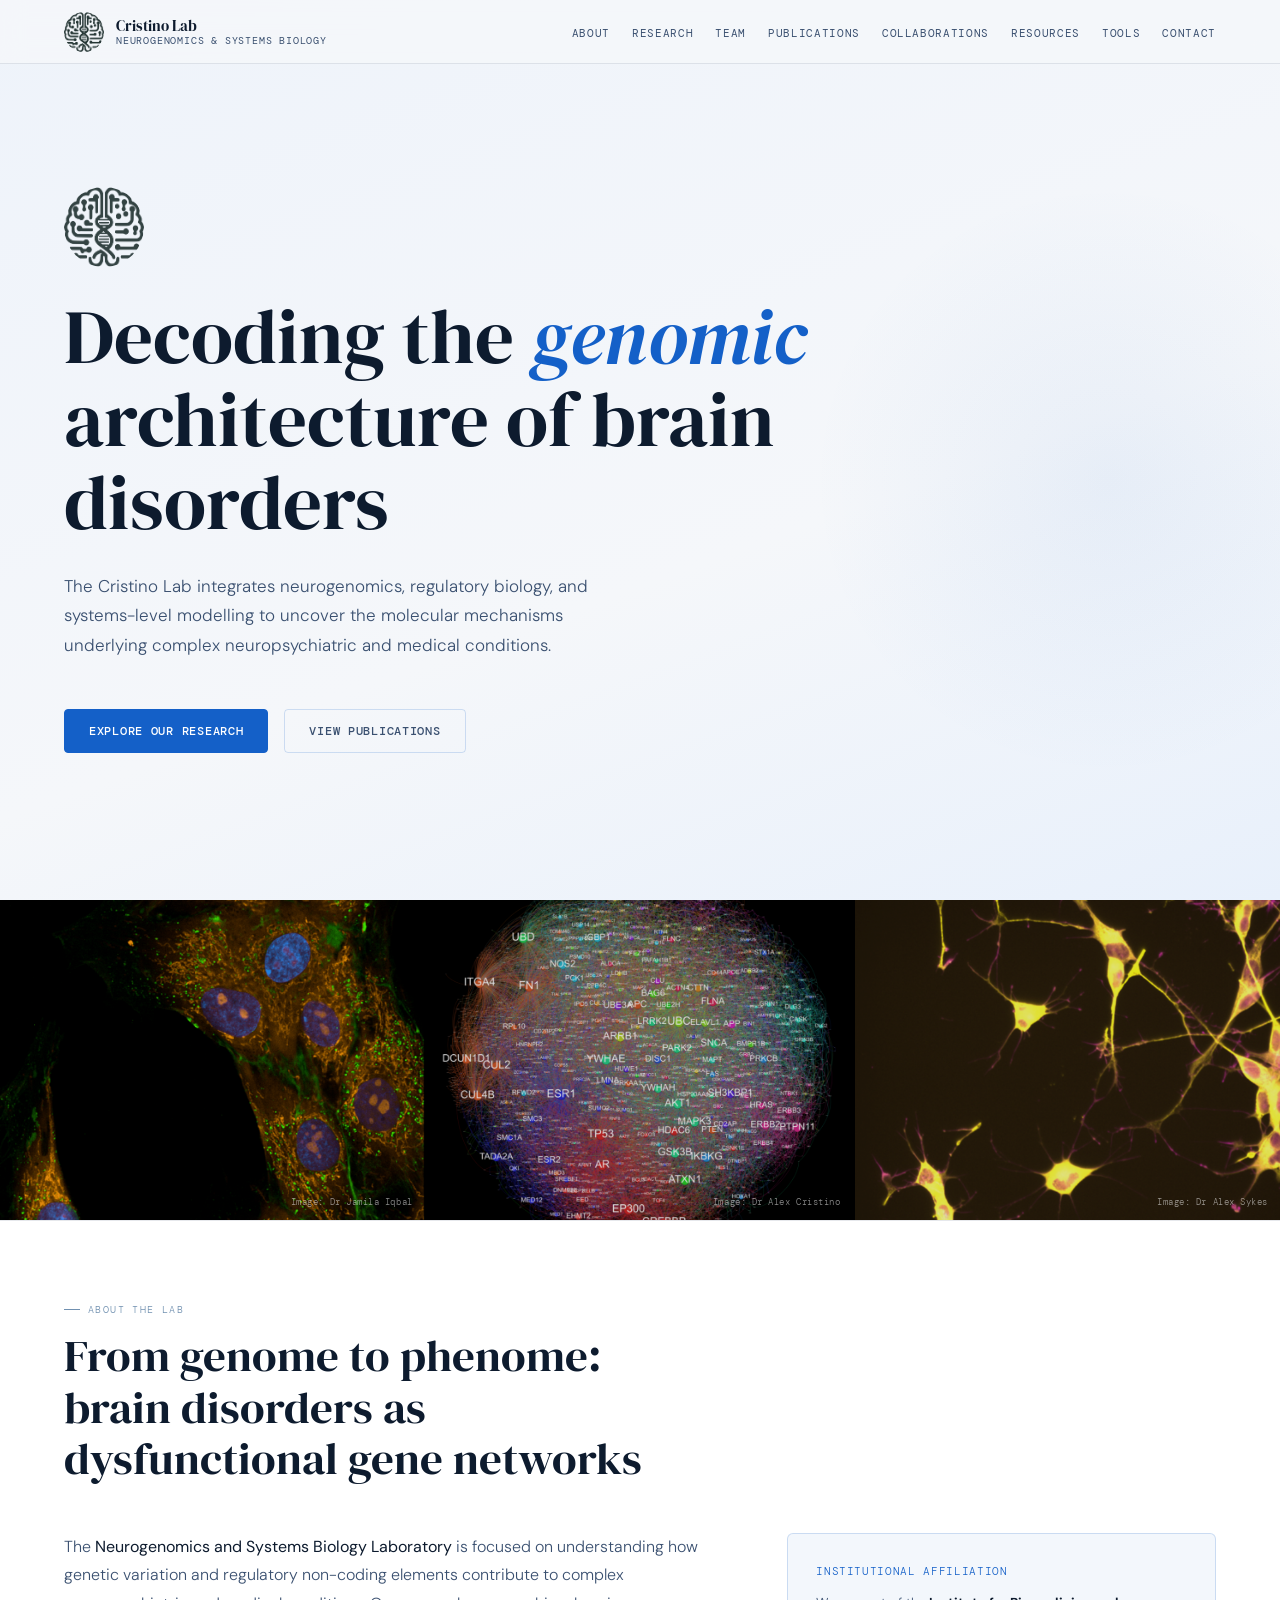
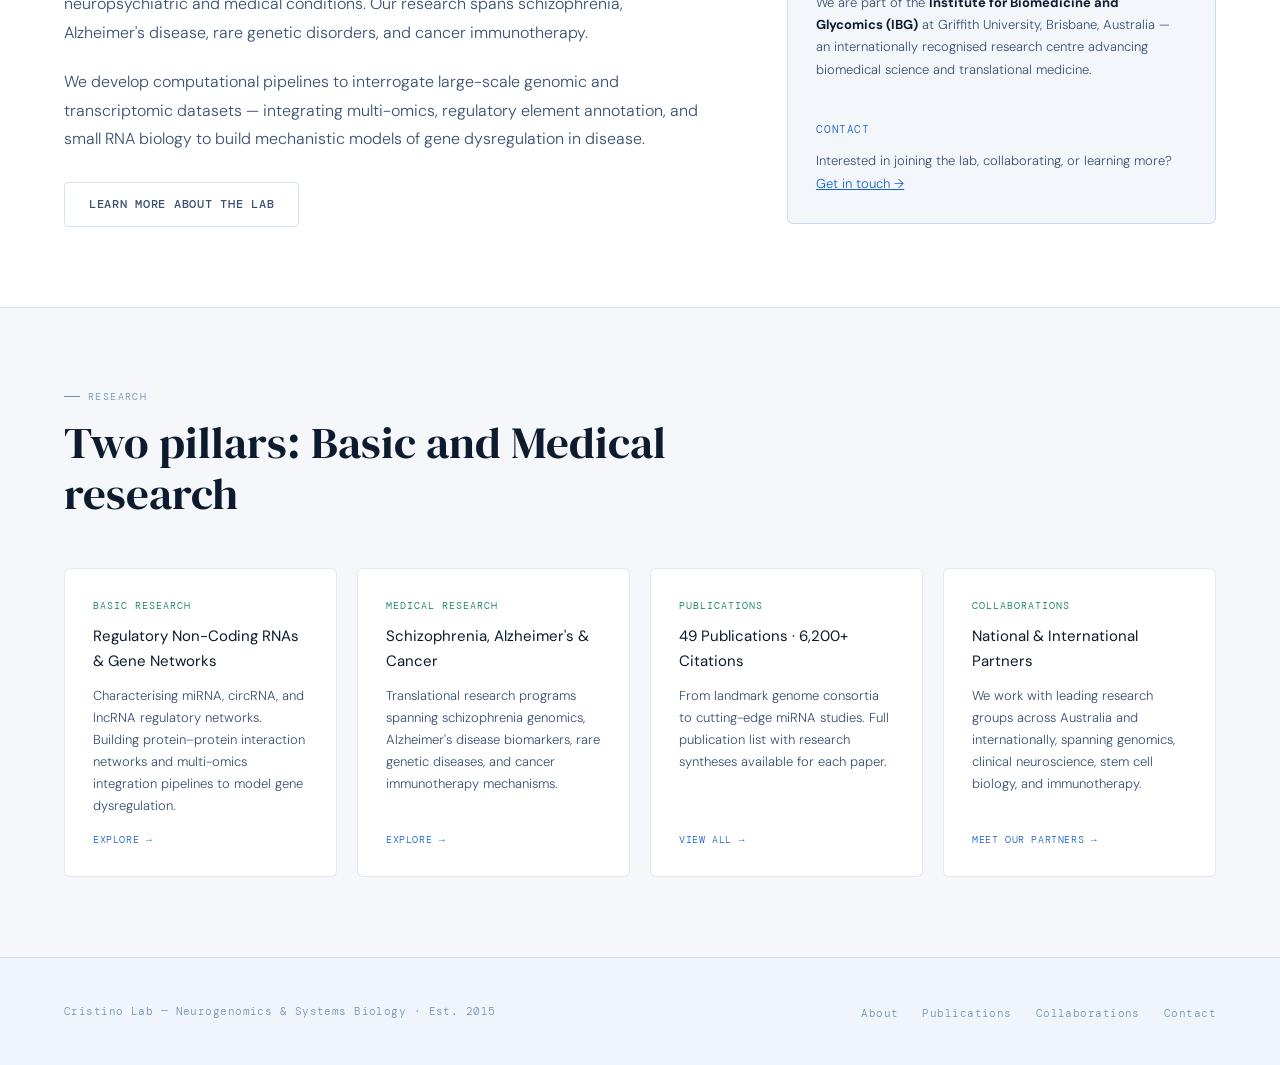
==== commit 4e3ad0f1: "update" ====
--- a/index.html
+++ b/index.html
@@ -125,7 +125,7 @@
 
 <!-- FOOTER -->
 <footer>
-  <div class="footer-copy">© 2025 Cristino Lab — Neurogenomics &amp; Systems Biology · Griffith University</div>
+  <div class="footer-copy">Cristino Lab — Neurogenomics &amp; Systems Biology · Est. 2015</div>
   <ul class="footer-links">
     <li><a href="about.html">About</a></li>
     <li><a href="publications.html">Publications</a></li>
